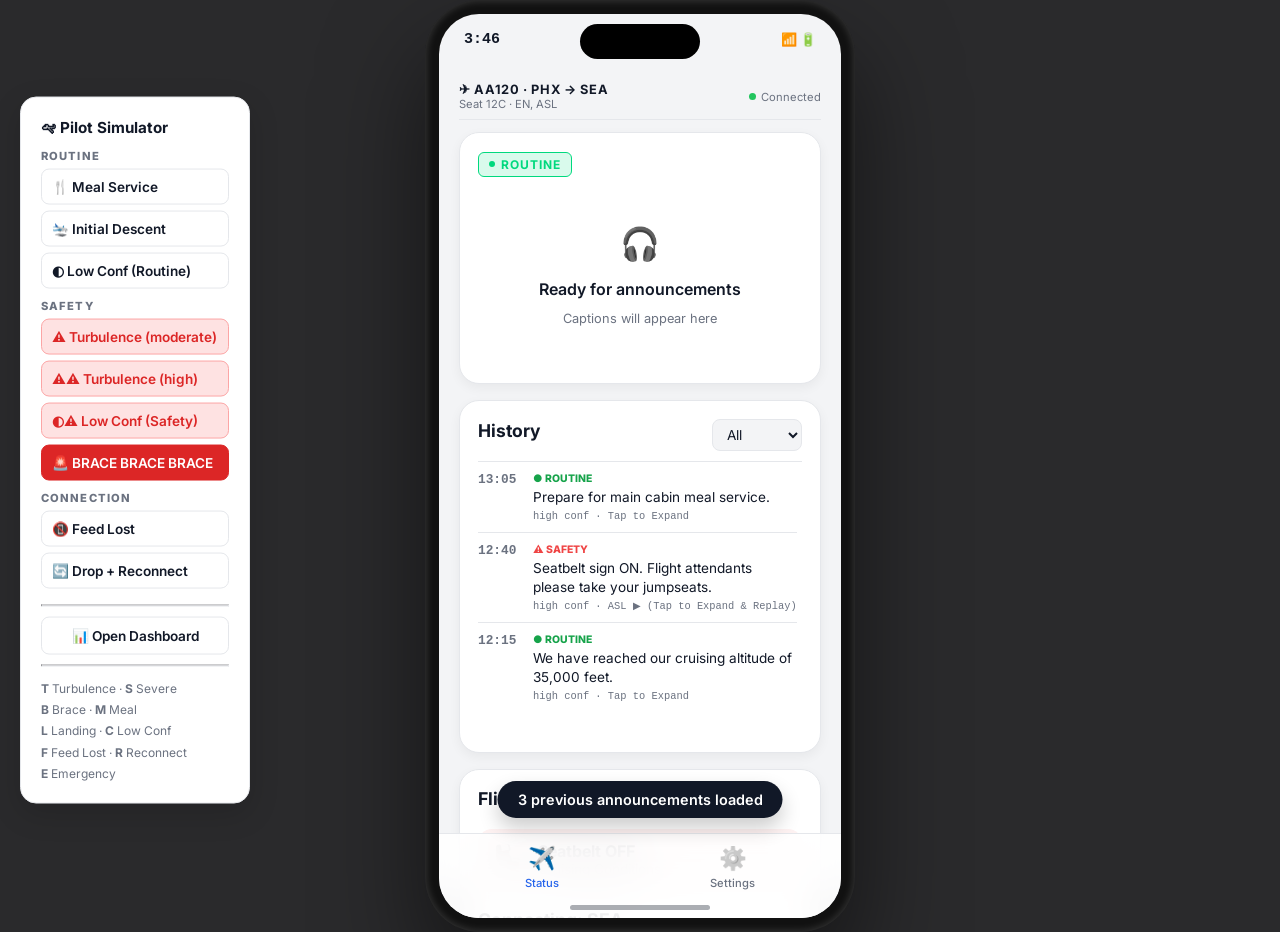
==== index.html @ 651289a3 "Add files via upload" ====
<!DOCTYPE html>
<html lang="en" data-theme="light">
<head>
    <meta charset="UTF-8">
    <meta name="viewport" content="width=device-width, initial-scale=1.0">
    <title>Cabin Clarity | Passenger App</title>
    <link rel="stylesheet" href="styles.css">
    <link href="https://fonts.googleapis.com/css2?family=Inter:wght@400;500;600;700;800&display=swap" rel="stylesheet">
    <link rel="manifest" href="manifest.json">
</head>
<body>

<div class="device-frame">
    <div class="device-screen">

        <!-- iOS Status Bar -->
        <div class="ios-status-bar">
            <div id="ios-clock">9:41</div>
            <div class="dynamic-island"></div>
            <div style="display:flex;gap:4px;align-items:center;font-size:13px">📶 🔋</div>
        </div>

        <!-- Emergency Overlay (critical safety, full screen) -->
        <div id="emergency-overlay" class="hidden">
            <div style="font-size:0.9rem;color:rgba(255,255,255,0.7);margin-bottom:12px;letter-spacing:0.1em;font-weight:800">⚠ SAFETY CRITICAL</div>
            <h1 class="emergency-title">BRACE</h1>
            <p class="emergency-subtitle">Head down. Hands behind head.<br>Follow crew instructions. Leave all bags.</p>
            <div class="emergency-media-frame">
                <div class="asl-placeholder">[ASL Emergency Clip · asl_brace_001]</div>
            </div>
            <button class="btn btn-danger-solid full-width mt-2" style="font-size:1rem;padding:16px;" onclick="app.dismissEmergency()">✓ I Understand — Bracing</button>
        </div>

        <!-- Scrollable Content -->
        <main class="container">

            <!-- ── VIEW 1: STATUS / CAPTIONS (main screen) ─────────────────── -->
            <section id="view-flight" class="view active">

                <!-- Route Bar -->
                <div class="route-bar">
                    <div>
                        <div class="route-flight">✈ AA120 · PHX → SEA</div>
                        <div class="route-sub">Seat 12C · English, ASL</div>
                    </div>
                    <div class="ws-dot-wrap">
                        <div class="ws-dot connecting" id="ws-indicator-dot"></div>
                        <span id="ws-indicator-label">Connecting...</span>
                    </div>
                </div>

                <div class="dashboard-grid">

                    <!-- ── CAPTION CARD: all states live here ── -->
                    <div class="card caption-card" id="caption-card">

                        <!-- SAFETY: acknowledgment required banner -->
                        <div id="ack-required-banner" class="ack-required-banner" style="display:none">
                            ⚠ Safety alert — tap Acknowledge below
                        </div>

                        <!-- Urgency badge -->
                        <div class="urgency-badge badge-routine" id="urgency-badge">
                            <div class="dot"></div>
                            <span>ROUTINE</span>
                        </div>

                        <!-- STATE: connecting -->
                        <div id="state-connecting" class="state-card">
                            <div class="spinner"></div>
                            <div class="state-label">Connecting to cabin network...</div>
                            <div class="state-sub">AA120 · Cabin WS</div>
                        </div>

                        <!-- STATE: idle (connected, no announcement) -->
                        <div id="state-idle" class="state-card hidden">
                            <div class="state-icon">🎧</div>
                            <div class="state-label">Ready for announcements</div>
                            <div class="state-sub">Captions will appear here</div>
                        </div>

                        <!-- STATE: caption (main caption display) -->
                        <div class="safety-label-large" id="safety-label-large">SAFETY</div>
                        <div id="state-caption" class="hidden">

                            <!-- Safety action icon (shown only in safety mode via CSS) -->
                            <div class="safety-action-wrap hidden" id="safety-action-wrap">
                                <div class="safety-action-icon" id="safety-action-icon"></div>
                            </div>

                            <!-- Live caption text with per-word confidence support -->
                            <p class="live-caption-text" id="live-caption-text"></p>

                            <!-- ASL overlay: 30% width, bottom-right, overlays caption -->
                            <div id="asl-overlay">
                                <video id="asl-video" muted playsinline autoplay></video>
                                <div class="asl-inner">
                                    ▶ ASL<br><span id="asl-clip-id" style="font-size:0.55rem;opacity:0.6"></span>
                                </div>
                            </div>

                            <!-- Low confidence indicator -->
                            <div class="low-conf-bar" id="low-conf-bar">
                                ◐ Low confidence · uncertain words are faded
                            </div>

                            <!-- Plain English summary -->
                            <div class="plain-english-box mt-1">
                                <strong>Plain English:</strong>
                                <span id="plain-english-summary"> —</span>
                            </div>

                            <!-- Source metadata -->
                            <div class="text-muted text-small mt-sm" id="caption-meta" style="font-size:0.7rem"></div>

                            <!-- Acknowledge button -->
                            <button id="confirm-receipt-btn" class="btn btn-primary full-width mt-1" onclick="app.confirmReceipt()">
                                ✓ Acknowledge
                            </button>
                        </div>

                        <!-- STATE: captions unavailable -->
                        <div id="state-unavailable" class="hidden unavailable-card">
                            <div class="big-icon">📵</div>
                            <div class="state-label">Captions unavailable</div>
                            <p class="text-muted text-small mt-sm">Audio feed disconnected.<br>Please ask a crew member for assistance.</p>
                            <button class="btn btn-outline full-width mt-1" onclick="app.sendCrew('Caption Assistance')">
                                🔔 Call Crew
                            </button>
                        </div>

                        <!-- STATE: reconnecting -->
                        <div id="state-reconnecting" class="state-card hidden">
                            <div class="spinner amber"></div>
                            <div class="state-label" style="color:var(--amber-color)">Reconnecting...</div>
                            <div class="state-sub">Connection lost · retrying automatically</div>
                        </div>

                    </div><!-- /caption-card -->

                    <!-- History Card -->
                    <div class="card">
                        <div class="flex-between border-bottom pb-1 mb-1">
                            <h2 class="section-title border-none mb-0 pb-0">History</h2>
                            <select class="select-clean text-small" id="history-filter" onchange="app.renderHistory()">
                                <option value="all">All</option>
                                <option value="safety">Safety</option>
                                <option value="routine">Routine</option>
                            </select>
                        </div>
                        <div id="history-log" class="history-scroll"></div>
                    </div>

                    <!-- Flight Info Card -->
                    <div class="card">
                        <h2 class="section-title">Flight AA120</h2>
                        <div class="seatbelt-card mb-2" id="seatbelt-status-card">
                            <span style="font-size:1.8rem; filter: grayscale(1); opacity: 0.6;">💺</span>
                            <div>
                                <div class="font-bold text-dark">Seatbelt OFF</div>
                                <div class="text-small text-muted">Cruising Conditions</div>
                            </div>
                        </div>
                        <h2 class="section-title mt-2">Connecting: SEA</h2>
                        <p class="text-small text-muted mb-1">Gate A14 · Departs 16:30</p>
                        <div class="progress-tracker">
                            <div class="progress-step completed">Arrive</div>
                            <div class="progress-line completed"></div>
                            <div class="progress-step active">Pre-Board</div>
                            <div class="progress-line"></div>
                            <div class="progress-step">Grp 4</div>
                        </div>
                    </div>
                </div>
            </section>

            <!-- ── VIEW 5: SETTINGS ────────────────────────────────────────── -->
            <section id="view-settings" class="view">
                <div class="header-section">
                    <h1 class="font-bold text-dark view-title">Settings</h1>
                </div>
                <div class="dashboard-grid">

                    <!-- Text Size (live preview) -->
                    <div class="card">
                        <h2 class="section-title">Caption Text Size</h2>
                        <div class="text-preview-wrap">
                            <p class="text-preview" id="text-size-preview">Caption text preview — adjust to your preference.</p>
                        </div>
                        <div class="size-slider-row mt-1">
                            <span class="size-label">A</span>
                            <input type="range" id="text-size-slider" min="14" max="32" value="18" step="1"
                                oninput="app.updateTextSize(this.value)">
                            <span class="size-label" style="font-size:1rem;font-weight:700">A</span>
                        </div>
                        <div class="text-muted text-small mt-sm" style="text-align:center">
                            <span id="text-size-val">18px</span>
                        </div>
                    </div>

                    <!-- Accessibility Toggles -->
                    <div class="card">
                        <h2 class="section-title">Accessibility</h2>
                        <div class="setting-row">
                            <div>
                                <span class="font-bold text-small">ASL Video Overlay</span>
                                <div class="text-small text-muted">Show sign language clips</div>
                            </div>
                            <label class="switch">
                                <input type="checkbox" checked onchange="app.toggleSetting('asl', this.checked)">
                                <span class="slider"></span>
                            </label>
                        </div>
                        <div class="setting-row">
                            <div>
                                <span class="font-bold text-small">Haptic Feedback</span>
                                <div class="text-small text-muted">Vibration for safety alerts</div>
                            </div>
                            <label class="switch">
                                <input type="checkbox" checked onchange="app.toggleSetting('haptic', this.checked)">
                                <span class="slider"></span>
                            </label>
                        </div>
                        <div class="setting-row border-none">
                            <div>
                                <span class="font-bold text-small">High Contrast Mode</span>
                                <div class="text-small text-muted">Black/white/amber only</div>
                            </div>
                            <label class="switch">
                                <input type="checkbox" onchange="app.toggleSetting('contrast', this.checked)">
                                <span class="slider"></span>
                            </label>
                        </div>
                    </div>

                    <!-- Notifications -->
                    <div class="card">
                        <h2 class="section-title">"Digital Tap" Wake-Up</h2>
                        <p class="text-small text-muted mb-2">Haptic vibration instead of crew physically tapping you.</p>
                        <div class="setting-row">
                            <span class="text-small">Meal Service</span>
                            <label class="switch"><input type="checkbox" onchange="app.toggleSetting('mealWakeup', this.checked)"><span class="slider"></span></label>
                        </div>
                        <div class="setting-row border-none">
                            <span class="text-small">Descent Notification</span>
                            <label class="switch"><input type="checkbox" checked onchange="app.toggleSetting('descentWakeup', this.checked)"><span class="slider"></span></label>
                        </div>
                    </div>

                    <!-- Language -->
                    <div class="card">
                        <h2 class="section-title">Language</h2>
                        <div class="setting-row border-none">
                            <span class="text-small font-bold">Caption Language</span>
                            <select class="select-clean text-small" onchange="app.toggleSetting('language', this.value)">
                                <option value="en">English</option>
                                <option value="es">Español</option>
                                <option value="fr">Français</option>
                                <option value="ja">日本語</option>
                                <option value="de">Deutsch</option>
                            </select>
                        </div>
                    </div>

                    <!-- Companion Link -->
                    <div class="card">
                        <h2 class="section-title">Companion Link</h2>
                        <div style="background:var(--badge-bg);padding:10px;border-radius:12px;margin-bottom:10px">
                            <strong class="text-blue text-small">Linked: Jane Doe</strong><br>
                            <span class="text-small text-muted">Seat 12B</span>
                        </div>
                        <div class="setting-row border-none">
                            <span class="font-bold text-small">Share Requests with Companion</span>
                            <label class="switch"><input type="checkbox" checked onchange="app.toggleSetting('companionAlerts', this.checked)"><span class="slider"></span></label>
                        </div>
                    </div>

                    <!-- Theme & Display -->
                    <div class="card">
                        <h2 class="section-title">Display</h2>
                        <div class="setting-row">
                            <span class="text-small font-bold">Large Display Mode</span>
                            <label class="switch"><input type="checkbox" onchange="app.toggleSetting('largeDisplay', this.checked)"><span class="slider"></span></label>
                        </div>
                        <div class="setting-row border-none">
                            <span class="text-small font-bold">Dark Mode</span>
                            <label class="switch">
                                <input type="checkbox" onchange="app.toggleTheme()">
                                <span class="slider"></span>
                            </label>
                        </div>
                    </div>

                </div>
            </section>

            <div style="height:60px"></div>
        </main>

        <!-- Bottom Tab Bar -->
        <nav class="bottom-tab-bar">
            <a href="#" class="tab-item active" data-target="view-flight">
                <div class="tab-icon-wrap">
                    <div class="tab-icon">✈️</div>
                    <span class="tab-badge hidden" id="badge-flight"></span>
                </div>
                <span>Status</span>
            </a>
            <a href="#" class="tab-item" data-target="view-settings">
                <div class="tab-icon">⚙️</div><span>Settings</span>
            </a>
        </nav>

        <div id="toast" class="toast hidden">Message sent</div>
        <div class="home-indicator"></div>

    </div><!-- /device-screen -->
</div><!-- /device-frame -->

<script src="transport.js"></script>

<div id="asl-overlay" class="asl-container">
        <div class="asl-badge">ASL <span id="asl-clip-id"></span></div>
        <video id="asl-video" muted playsinline loop style="background: #1e293b;"></video>
        <div id="asl-fallback-text" style="color:white; padding: 40px 10px; text-align: center; font-size: 0.8rem; display:none;">
            [ASL Interpreter]
        </div>
    </div>
<script src="transport.js"></script>
<script src="app.js"></script>

<!-- PC Pilot Simulator Panel -->
<div class="sim-control-panel">
    <h3>🛩 Pilot Simulator</h3>

    <div class="sim-section-label">Routine</div>
    <button class="sim-btn" onclick="app.simulatePilot('meal')">🍴 Meal Service</button>
    <button class="sim-btn" onclick="app.simulatePilot('landing')">🛬 Initial Descent</button>
    <button class="sim-btn" onclick="app.simulatePilot('low_conf_routine')">◐ Low Conf (Routine)</button>

    <div class="sim-section-label">Safety</div>
    <button class="sim-btn danger" onclick="app.simulatePilot('turbulence')">⚠ Turbulence (moderate)</button>
    <button class="sim-btn danger" onclick="app.simulatePilot('severe_turbulence')">⚠⚠ Turbulence (high)</button>
    <button class="sim-btn danger" onclick="app.simulatePilot('low_conf_safety')">◐⚠ Low Conf (Safety)</button>
    <button class="sim-btn emergency" onclick="app.triggerEmergency()">🚨 BRACE BRACE BRACE</button>

    <div class="sim-section-label">Connection</div>
    <button class="sim-btn" onclick="app.simulatePilot('feed_lost')">📵 Feed Lost</button>
    <button class="sim-btn" onclick="app.simulatePilot('reconnect')">🔄 Drop + Reconnect</button>

    <hr>
    <a class="dash-link" onclick="app.openDashboard()" href="#">📊 Open Dashboard</a>
    <hr>
    <p><small>
        <b>T</b> Turbulence · <b>S</b> Severe<br>
        <b>B</b> Brace · <b>M</b> Meal<br>
        <b>L</b> Landing · <b>C</b> Low Conf<br>
        <b>F</b> Feed Lost · <b>R</b> Reconnect<br>
        <b>E</b> Emergency
    </small></p>
</div>
<script>
if ('serviceWorker' in navigator) {
    window.addEventListener('load', () => {
        navigator.serviceWorker.register('./sw.js');
    });
}
</script>
<script>
if ('serviceWorker' in navigator) {
  window.addEventListener('load', () => {
    navigator.serviceWorker.register('./sw.js');
  });
}
</script>
</body>
</html>
---- styles.css ----
/* ─── 1. REVERT TO ORIGINAL FONT ─── */
body {
    font-family: 'Inter', sans-serif;
}

/* Use standard monospace for technical data */
.history-time, .history-conf, .badge-text, #ios-clock {
    font-family: monospace;
}

:root {
    --bg-gradient: #f3f4f6;
    --bg-card: #ffffff;
    --text-main: #111827;
    --text-muted: #6b7280;
    --accent-blue: #2563eb;
    --accent-blue-hover: #1d4ed8;
    --border-color: #e5e7eb;
    --badge-bg: #eff6ff;
    --badge-text: #1d4ed8;
    --card-shadow: 0 4px 12px rgba(0,0,0,0.05);
    --warning-bg: #fef2f2;
    --warning-text: #dc2626;
    --danger-color: #ef4444;
    --success-color: #16a34a;
    --amber-color: #d97706;
    --amber-bg: #fffbeb;
    --tab-bg: rgba(255,255,255,0.85);
    --caption-font-size: 1.15rem;
    --sim-bg: #ffffff;
    --sim-text: #111827;
    --sim-border: #e5e7eb;
    --sim-btn-hover: #f3f4f6;
}

[data-theme="dark"] {
    --bg-gradient: #0a0a0f;      /* Ultra-deep space black */
    --bg-card: #1e1e2c;          /* Smooth elevated surface */
    --text-main: #f0f0f5;        /* Crisp white text */
    --text-muted: #7a7a9a;       /* Elegant muted purple-gray */
    --accent-blue: #4f7cff;      /* Bright neon accent */
    --accent-blue-hover: #7c5cff;
    --border-color: rgba(255,255,255,0.08); /* Subtle glass borders */
    --tab-bg: rgba(30,30,44,0.85); /* Blurred bottom nav */
}

/* ---- SAFETY MODE: entire phone transforms ---- */
[data-safety="true"] {
    --bg-gradient: #1a0000 !important;
    --bg-card: #1f0000 !important;
    --text-main: #fff5f5 !important;
    --border-color: #5c1a1a !important;
    --tab-bg: rgba(26,0,0,0.92) !important;
}

* { box-sizing: border-box; margin: 0; padding: 0; font-family: -apple-system, 'Inter', sans-serif; -webkit-tap-highlight-color: transparent; }

.high-contrast {
    --bg-gradient: #000000;
    --bg-card: #ffffff;
    --text-main: #000000;
    --text-muted: #111111;
    --border-color: #000000;
    --warning-bg: #ffffff;
    --badge-bg: #ffffff;
    --badge-text: #000000;
    --success-color: #000000;
    --amber-color: #000000;
}

.high-contrast .card,
.high-contrast .caption-card {
    box-shadow: none;
    border-width: 2px;
}

.large-display .live-caption-text {
    font-size: calc(var(--caption-font-size) * 1.5);
    line-height: 1.7;
}

.large-display .section-title {
    font-size: 1.35rem;
}

.large-display .card {
    padding: 22px;
}

body {
    background: #2a2a2c;
    display: flex;
    align-items: center;
    justify-content: center;
    min-height: 100vh;
}

/* ---- DEVICE FRAME ---- */
.device-frame {
    width: 430px;
    height: 932px;
    background: #111;
    border-radius: 55px;
    padding: 14px;
    box-shadow: 0 50px 100px rgba(0,0,0,0.5), inset 0 0 10px rgba(255,255,255,0.2);
    position: relative;
    transition: box-shadow 0.4s ease;
}

.device-frame.safety-glow {
    box-shadow: 0 50px 100px rgba(0,0,0,0.5), 0 0 0 3px #dc2626, 0 0 40px rgba(220,38,38,0.5);
}

.device-screen {
    width: 100%;
    height: 100%;
    background: var(--bg-gradient);
    border-radius: 40px;
    position: relative;
    color: var(--text-main);
    transition: background 0.4s ease, color 0.3s;
    display: flex;
    flex-direction: column;
    overflow: hidden;
}

.ios-status-bar {
    width: 100%;
    height: 50px;
    display: flex;
    justify-content: space-between;
    align-items: center;
    padding: 0 25px;
    font-size: 15px;
    font-weight: 600;
    z-index: 100;
    background: transparent;
    flex-shrink: 0;
    position: relative;
}

.dynamic-island {
    position: absolute;
    top: 10px;
    left: 50%;
    transform: translateX(-50%);
    width: 120px;
    height: 35px;
    background: #000;
    border-radius: 20px;
    z-index: 101;
}

.home-indicator {
    position: absolute;
    bottom: 8px;
    left: 50%;
    transform: translateX(-50%);
    width: 140px;
    height: 5px;
    background: var(--text-main);
    border-radius: 10px;
    z-index: 200;
    opacity: 0.35;
}

/* ---- SCROLLABLE CONTENT ---- */
.container {
    flex: 1;
    overflow-y: auto;
    overflow-x: hidden;
    padding: 10px 20px 95px 20px;
}
.container::-webkit-scrollbar { display: none; }

/* ---- UTILITIES ---- */
.hidden { display: none !important; }
.view { display: none; animation: fadeIn 0.25s ease; }
.view.active { display: block; }
@keyframes fadeIn { from { opacity: 0; transform: translateY(6px); } to { opacity: 1; transform: translateY(0); } }

.flex-between { display: flex; justify-content: space-between; align-items: center; }
.text-dark { color: var(--text-main); }
.text-muted { color: var(--text-muted); }
.text-small { font-size: 0.85rem; }
.font-bold { font-weight: 700; }
.text-success { color: var(--success-color); }
.text-danger { color: var(--danger-color); }
.text-blue { color: var(--accent-blue); }
.text-amber { color: var(--amber-color); }
.mt-1 { margin-top: 10px; } .mt-2 { margin-top: 20px; } .mt-sm { margin-top: 5px; }
.mb-1 { margin-bottom: 10px; } .mb-2 { margin-bottom: 20px; } .mb-0 { margin-bottom: 0 !important; }
.pb-0 { padding-bottom: 0; } .pb-1 { padding-bottom: 10px; }
.full-width { width: 100%; }
.border-bottom { border-bottom: 1px solid var(--border-color); }
.border-none { border: none !important; }

/* ---- TYPOGRAPHY ---- */
.header-section { margin: 10px 0 20px 0; display: flex; justify-content: space-between; align-items: center; }
.view-title { font-size: 2rem; letter-spacing: -0.5px; }
.section-title { font-size: 1.1rem; font-weight: 700; padding-bottom: 8px; margin-bottom: 12px; }

/* ---- CARDS ---- */
.dashboard-grid { display: grid; grid-template-columns: 1fr; gap: 16px; }
.card {
    background: var(--bg-card);
    border-radius: 20px;
    padding: 18px;
    box-shadow: var(--card-shadow);
    border: 1px solid var(--border-color);
    transition: background 0.4s, border-color 0.4s;
}

/* ---- CAPTION CARD: the main event ---- */
.caption-card {
    position: relative;
    overflow: hidden;
    transition: background 0.4s, border-color 0.4s, box-shadow 0.4s;
}

.caption-card.urgency-safety {
    background: var(--warning-bg) !important;
    border-color: #fca5a5 !important;
    box-shadow: 0 0 0 2px rgba(220,38,38,0.15);
}

.caption-card.urgency-low-conf {
    border-color: #fcd34d !important;
}

/* ---- URGENCY BADGE ---- */
/* Extracted from cabin-clarity.html prototype */
.urgency-badge {
    padding: 4px 10px;
    border-radius: 6px;
    font-size: 0.75rem;
    font-weight: 700;
    letter-spacing: 0.08em;
    display: inline-flex;
    align-items: center; 
    gap: 6px;
    margin-bottom: 8px;
}

.badge-routine {
    color: #00d97e;                     /* Neon Green */
    background: rgba(0, 217, 126, 0.15); /* Translucent Green */
    border: 1px solid #00d97e;
}

.badge-safety {
    color: #ff4444;                     /* Neon Red */
    background: rgba(255, 68, 68, 0.2);  /* Translucent Red */
    border: 1px solid #ff4444;
}

.badge-low-conf {
    color: #ffb740;                     /* Neon Amber */
    background: rgba(255, 183, 64, 0.2); /* Translucent Amber */
    border: 1px solid #ffb740;
}

.urgency-badge .dot { width: 6px; height: 6px; background: currentColor; border-radius: 50%; }
.badge-operational { background: #e0e7ff; color: #3730a3; }
.badge-disconnected { background: #f3f4f6; color: #6b7280; }

@keyframes badge-pulse {
    0%, 100% { opacity: 1; }
    50% { opacity: 0.7; }
}

/* ---- SAFETY LABEL (large, prominent) ---- */
.safety-label-large {
    display: none;
    font-size: 1.5rem;
    font-weight: 900;
    color: var(--danger-color);
    letter-spacing: 0.1em;
    text-transform: uppercase;
    margin-bottom: 8px;
    animation: badge-pulse 1s ease-in-out infinite;
}
[data-safety="true"] .safety-label-large { display: block; }

/* ---- LIVE CAPTION TEXT ---- */
.live-caption-text {
    font-size: var(--caption-font-size);
    font-weight: 500;
    line-height: 1.55;
    border-left: 3px solid var(--accent-blue);
    padding-left: 12px;
    transition: font-size 0.3s ease, border-color 0.3s;
}

[data-safety="true"] .live-caption-text {
    font-size: calc(var(--caption-font-size) * 1.2);
    border-left-color: var(--danger-color);
}

/* ---- PER-WORD CONFIDENCE ---- */
.word { display: inline; transition: opacity 0.2s; }
.word.conf-high { opacity: 1.0; }
.word.conf-medium { opacity: 0.6; text-decoration: underline; text-decoration-style: solid; text-underline-offset: 2px; }
.word.conf-low { opacity: 0.35; text-decoration: underline; text-decoration-style: dotted; text-underline-offset: 2px; }

/* ---- SAFETY ACTION ICON ---- */
.safety-action-wrap {
    display: none;
    justify-content: center;
    margin: 12px 0;
}
[data-safety="true"] .safety-action-wrap { display: flex; }

.safety-action-icon {
    width: 72px;
    height: 72px;
    background: rgba(220,38,38,0.1);
    border-radius: 50%;
    display: flex;
    align-items: center;
    justify-content: center;
    animation: icon-pulse 1.4s ease-in-out infinite;
}
@keyframes icon-pulse {
    0%, 100% { transform: scale(1); box-shadow: 0 0 0 0 rgba(220,38,38,0.3); }
    50% { transform: scale(1.05); box-shadow: 0 0 0 10px rgba(220,38,38,0); }
}

.safety-action-icon svg {
    width: 36px;
    height: 36px;
    stroke: #dc2626;
    fill: none;
    stroke-width: 1.8;
    stroke-linecap: round;
    stroke-linejoin: round;
}

/* ---- ASL OVERLAY ---- */
#asl-overlay {
    position: absolute;
    bottom: 60px;
    right: 16px;
    width: 30%;
    aspect-ratio: 16/9;
    background: #1e293b;
    border-radius: 10px;
    border: 1.5px solid #475569;
    overflow: hidden;
    display: none;
    z-index: 50;
    animation: asl-fadein 0.3s ease;
}
#asl-overlay.active { display: flex; align-items: center; justify-content: center; }
@keyframes asl-fadein { from { opacity: 0; transform: scale(0.9); } to { opacity: 1; transform: scale(1); } }
.asl-inner { color: #94a3b8; font-size: 0.6rem; text-align: center; padding: 6px; }

/* ---- PLAIN ENGLISH SUMMARY ---- */
.plain-english-box {
    background: var(--badge-bg);
    padding: 12px;
    border-radius: 12px;
    font-size: 0.9rem;
    transition: background 0.3s;
}
[data-safety="true"] .plain-english-box {
    background: rgba(220,38,38,0.1);
    border: 1px solid rgba(220,38,38,0.3);
}

/* ---- CONNECTING / IDLE / RECONNECTING STATES ---- */
.state-card {
    display: flex;
    flex-direction: column;
    align-items: center;
    justify-content: center;
    min-height: 180px;
    gap: 12px;
    text-align: center;
}

.spinner {
    width: 36px;
    height: 36px;
    border: 3px solid var(--border-color);
    border-top-color: var(--accent-blue);
    border-radius: 50%;
    animation: spin 0.75s linear infinite;
}
.spinner.amber { border-top-color: var(--amber-color); }

@keyframes spin { to { transform: rotate(360deg); } }

.state-icon { font-size: 2rem; margin-bottom: 4px; }
.state-label { font-size: 1rem; font-weight: 600; }
.state-sub { font-size: 0.8rem; color: var(--text-muted); }

/* ---- LOW CONFIDENCE INDICATOR ---- */
.low-conf-bar {
    display: none;
    align-items: center;
    gap: 6px;
    margin-top: 10px;
    padding: 6px 10px;
    background: #fef3c7;
    border-radius: 8px;
    font-size: 0.75rem;
    font-weight: 600;
    color: #92400e;
}
.low-conf-bar.visible { display: flex; }
[data-theme="dark"] .low-conf-bar { background: #292100; color: #fcd34d; }

/* ---- SAFETY ACKNOWLEDGMENT ---- */
.ack-required-banner {
    display: none;
    align-items: center;
    gap: 8px;
    padding: 8px 12px;
    background: rgba(220,38,38,0.12);
    border: 1px solid rgba(220,38,38,0.3);
    border-radius: 10px;
    font-size: 0.8rem;
    font-weight: 700;
    color: #dc2626;
    margin-bottom: 10px;
    text-transform: uppercase;
    letter-spacing: 0.05em;
}
[data-safety="true"] .ack-required-banner { display: flex; }

/* ---- CAPTIONS UNAVAILABLE ---- */
.unavailable-card {
    text-align: center;
    padding: 24px;
}
.unavailable-card .big-icon { font-size: 3rem; margin-bottom: 12px; }

/* ---- MEDIA FRAME ---- */
.media-frame { background: #000; border-radius: 12px; height: 100px; overflow: hidden; }
.asl-placeholder { display: flex; align-items: center; justify-content: center; color: #94a3b8; font-size: 0.75rem; width: 100%; height: 100%; background: #1e293b; }

/* ---- BADGES & PILLS ---- */
.pill-badge { display: inline-flex; align-items: center; gap: 6px; background: var(--badge-bg); color: var(--badge-text); padding: 4px 10px; border-radius: 999px; font-size: 0.75rem; font-weight: 700; margin-bottom: 10px; }
.pill-badge .dot { width: 6px; height: 6px; background: currentColor; border-radius: 50%; }
.pill-badge.warning { background: var(--warning-bg); color: var(--warning-text); }
.pill-badge.outline { background: transparent; border: 1px solid var(--border-color); color: var(--text-muted); }
.pill-badge.amber { background: var(--amber-bg); color: var(--amber-color); }

/* ---- BUTTONS ---- */
.btn { padding: 12px 18px; border-radius: 14px; border: none; font-weight: 600; font-size: 0.95rem; cursor: pointer; display: inline-flex; justify-content: center; align-items: center; gap: 6px; transition: opacity 0.2s, transform 0.1s; }
.btn:active { transform: scale(0.97); }
.btn-primary { background: var(--accent-blue); color: white; }
.btn-secondary { background: var(--badge-bg); color: var(--text-main); }
.btn-outline { background: transparent; border: 1px solid var(--border-color); color: var(--text-main); }
.btn-danger { background: var(--warning-bg); color: var(--warning-text); border: 1px solid #fca5a5; }
.btn-danger-solid { background: #dc2626; color: white; }
.btn-amber { background: var(--amber-bg); color: var(--amber-color); border: 1px solid #fcd34d; }

/* ---- LAYOUTS ---- */
.info-row { display: flex; justify-content: space-between; padding: 10px 0; border-bottom: 1px solid var(--border-color); font-size: 0.9rem; }
.seatbelt-card { display: flex; align-items: center; gap: 12px; background: var(--warning-bg); padding: 12px; border-radius: 14px; }
.setting-row { display: flex; justify-content: space-between; align-items: center; padding: 12px 0; border-bottom: 1px solid var(--border-color); }

/* ---- ACTION GRID ---- */
.action-grid { display: grid; grid-template-columns: repeat(2, 1fr); gap: 12px; }
.col-span-2 { grid-column: span 2; }

.quick-action-btn { display: flex; flex-direction: column; align-items: center; justify-content: center; padding: 18px 10px; background: var(--bg-gradient); border: 1px solid var(--border-color); border-radius: 18px; cursor: pointer; transition: all 0.2s ease; }
.quick-action-btn:active { transform: scale(0.95); background: var(--badge-bg); }
.action-icon { font-size: 1.8rem; margin-bottom: 8px; }
.action-label { font-size: 0.85rem; font-weight: 600; color: var(--text-main); text-align: center; }

.quick-action-btn.danger { background: var(--warning-bg); border-color: #fca5a5; flex-direction: row; gap: 12px; padding: 16px; }
.quick-action-btn.col-span-2:not(.danger) { flex-direction: row; gap: 12px; padding: 16px; }
.quick-action-btn.danger .action-icon, .quick-action-btn.col-span-2 .action-icon { margin-bottom: 0; font-size: 1.5rem; }
.quick-action-btn.danger .action-label { color: var(--warning-text); }

/* ---- FLASHCARDS ---- */
.flashcard-container { display: flex; flex-direction: column; gap: 12px; }
.flashcard { width: 100%; background: var(--bg-card); border: 2px solid var(--accent-blue); border-radius: 18px; padding: 20px 18px; font-size: 1rem; font-weight: 600; text-align: center; display: flex; align-items: center; justify-content: center; min-height: 80px; }

/* ---- FORMS & TOGGLES ---- */
.select-clean { background: var(--bg-gradient); border: 1px solid var(--border-color); padding: 6px 10px; border-radius: 8px; color: var(--text-main); outline: none; }
.switch { position: relative; display: inline-block; width: 40px; height: 22px; }
.switch input { opacity: 0; width: 0; height: 0; }
.slider { position: absolute; cursor: pointer; top: 0; left: 0; right: 0; bottom: 0; background-color: var(--border-color); border-radius: 34px; transition: .3s; }
.slider:before { position: absolute; content: ""; height: 18px; width: 18px; left: 2px; bottom: 2px; background-color: white; border-radius: 50%; transition: .3s; }
input:checked + .slider { background-color: var(--accent-blue); }
input:checked + .slider:before { transform: translateX(18px); }

/* ---- MENU ITEMS ---- */
.menu-item { display: flex; align-items: center; gap: 15px; }
.menu-icon { font-size: 2rem; background: var(--badge-bg); padding: 10px; border-radius: 14px; }
.menu-content { flex: 1; }

/* ---- PROGRESS TRACKER ---- */
.progress-tracker { display: flex; align-items: center; margin-top: 10px; }
.progress-step { font-size: 0.75rem; font-weight: 600; color: var(--text-muted); background: var(--bg-card); padding: 3px 6px; border-radius: 6px; z-index: 2; }
.progress-step.completed { color: var(--accent-blue); }
.progress-step.active { color: white; background: var(--accent-blue); }
.progress-line { flex: 1; height: 2px; background: var(--border-color); margin: 0 4px; }
.progress-line.completed { background: var(--accent-blue); }

/* ---- PIN INPUT ---- */
.pin-input-group { display: flex; gap: 10px; justify-content: center; }
.pin-box { width: 45px; height: 55px; font-size: 1.5rem; font-weight: 700; text-align: center; border: 2px solid var(--border-color); border-radius: 12px; background: var(--bg-card); color: var(--text-main); }
.pin-box:focus { border-color: var(--accent-blue); outline: none; }

/* ---- HISTORY ---- */
.history-scroll { max-height: 220px; overflow-y: auto; display: flex; flex-direction: column; gap: 10px; padding-right: 5px; }
.history-scroll::-webkit-scrollbar { display: none; }
.history-item { display: flex; gap: 10px; padding-bottom: 8px; border-bottom: 1px solid var(--border-color); cursor: pointer; }
.history-item:last-child { border-bottom: none; padding-bottom: 0; }
.history-time { font-size: 0.8rem; font-weight: 700; color: var(--text-muted); min-width: 45px; }
.history-content { flex: 1; font-size: 0.85rem; line-height: 1.4; }
.history-type { font-size: 0.65rem; text-transform: uppercase; font-weight: 800; margin-bottom: 2px; }
.type-safety { color: var(--danger-color); }
.type-service { color: var(--accent-blue); }
.type-routine { color: var(--success-color); }
.history-conf { font-size: 0.65rem; color: var(--text-muted); margin-top: 2px; }

/* ---- SETTINGS: TEXT SIZE PREVIEW ---- */
.text-preview-wrap { margin-top: 8px; }
.text-preview { color: var(--text-muted); font-style: italic; transition: font-size 0.2s; }
.size-slider-row { display: flex; align-items: center; gap: 10px; margin-top: 6px; }
.size-slider-row input { flex: 1; }
.size-label { font-size: 0.75rem; color: var(--text-muted); min-width: 30px; }

/* ---- TAB BAR ---- */
.bottom-tab-bar {
    position: absolute;
    bottom: 0; left: 0;
    width: 100%; height: 85px;
    background: var(--tab-bg);
    backdrop-filter: blur(20px);
    -webkit-backdrop-filter: blur(20px);
    border-top: 1px solid var(--border-color);
    display: flex;
    justify-content: space-around;
    padding: 10px 10px 25px 10px;
    z-index: 90;
    transition: background 0.4s, border-color 0.4s;
}
.tab-item { display: flex; flex-direction: column; align-items: center; text-decoration: none; color: var(--text-muted); font-size: 0.7rem; font-weight: 500; gap: 4px; }
.tab-icon { font-size: 1.4rem; filter: grayscale(100%) opacity(0.6); transition: 0.2s; }
.tab-item.active { color: var(--accent-blue); }
.tab-item.active .tab-icon { filter: grayscale(0%) opacity(1); }

.tab-icon-wrap { position: relative; display: inline-block; }
.tab-badge { position: absolute; top: -4px; right: -6px; width: 10px; height: 10px; background: #ef4444; border-radius: 50%; border: 2px solid var(--bg-gradient); }

/* ---- EMERGENCY OVERLAY ---- */
#emergency-overlay {
    position: absolute; inset: 0;
    background: rgba(220, 38, 38, 0.97);
    z-index: 150;
    display: flex; flex-direction: column;
    align-items: center; justify-content: center;
    padding: 20px;
}
.emergency-title { font-size: 3.5rem; color: white; font-weight: 900; letter-spacing: 0.1em; animation: badge-pulse 0.8s ease-in-out infinite; }
.emergency-subtitle { font-size: 1.1rem; color: rgba(255,255,255,0.9); margin-bottom: 20px; text-align: center; }
.emergency-media-frame { width: 100%; height: 200px; background: black; border-radius: 20px; border: 4px solid white; overflow: hidden; margin-bottom: 20px; }

/* ---- TOAST ---- */
.toast { position: absolute; bottom: 100px; left: 50%; transform: translateX(-50%); background: var(--text-main); color: var(--bg-card); padding: 10px 20px; border-radius: 999px; font-weight: 600; font-size: 0.9rem; z-index: 200; box-shadow: 0 10px 20px rgba(0,0,0,0.2); white-space: nowrap; }

/* ---- HAPTIC PULSE (PC visual feedback) ---- */
.haptic-pulse { animation: pulse-border 0.4s ease-out; }
@keyframes pulse-border {
    0% { box-shadow: 0 50px 100px rgba(0,0,0,0.5), inset 0 0 10px rgba(255,255,255,0.2), 0 0 0 0 rgba(37,99,235,0.7); }
    70% { box-shadow: 0 50px 100px rgba(0,0,0,0.5), inset 0 0 10px rgba(255,255,255,0.2), 0 0 0 20px rgba(37,99,235,0); }
    100% { box-shadow: 0 50px 100px rgba(0,0,0,0.5), inset 0 0 10px rgba(255,255,255,0.2), 0 0 0 0 rgba(37,99,235,0); }
}

/* ---- ROUTE BAR ---- */
.route-bar {
    display: flex;
    align-items: center;
    justify-content: space-between;
    padding: 8px 0;
    margin-bottom: 12px;
    border-bottom: 1px solid var(--border-color);
}
.route-flight { font-size: 0.8rem; font-weight: 700; letter-spacing: 0.05em; color: var(--text-main); }
.route-sub { font-size: 0.7rem; color: var(--text-muted); }
.ws-dot-wrap { display: flex; align-items: center; gap: 5px; font-size: 0.7rem; color: var(--text-muted); }
.ws-dot { width: 7px; height: 7px; border-radius: 50%; background: #22c55e; }
.ws-dot.connecting { background: #f59e0b; animation: blink 0.8s ease-in-out infinite; }
.ws-dot.disconnected { background: #ef4444; animation: none; }
.ws-dot.connected { animation: none; }
@keyframes blink { 0%,100%{opacity:1} 50%{opacity:0.3} }

/* ---- PC SIM PANEL ---- */
.sim-control-panel {
    position: fixed; left: 20px; top: 50%; transform: translateY(-50%);
    background: var(--sim-bg); color: var(--sim-text);
    padding: 20px; border-radius: 16px;
    box-shadow: 0 10px 30px rgba(0,0,0,0.15);
    border: 1px solid var(--sim-border);
    width: 230px; z-index: 1000;
    transition: background 0.3s, color 0.3s, border-color 0.3s;
    max-height: 90vh; overflow-y: auto;
}
.sim-control-panel h3 { margin-top: 0; font-size: 0.95rem; margin-bottom: 12px; }
.sim-control-panel .sim-btn {
    width: 100%; padding: 9px 10px; margin-bottom: 6px;
    border-radius: 8px; border: 1px solid var(--sim-border);
    cursor: pointer; font-weight: 600; font-size: 0.85rem;
    background: var(--sim-bg); color: var(--sim-text);
    text-align: left; transition: background 0.15s;
}
.sim-control-panel .sim-btn:hover { background: var(--sim-btn-hover); }
.sim-control-panel .sim-btn.danger { background: #fee2e2; color: #dc2626; border-color: #fca5a5; }
.sim-control-panel .sim-btn.emergency { background: #dc2626; color: white; border-color: #dc2626; }
.sim-control-panel hr { border-color: var(--sim-border); margin: 10px 0; }
.sim-section-label { font-size: 0.7rem; font-weight: 800; letter-spacing: 0.1em; color: var(--text-muted); text-transform: uppercase; margin-bottom: 6px; margin-top: 4px; }
.sim-control-panel p small { color: var(--text-muted); line-height: 1.6; font-size: 0.75rem; }

/* ---- DASHBOARD LINK ---- */
.dash-link { display: block; width: 100%; padding: 10px; margin-bottom: 6px; border-radius: 8px; border: 1px solid var(--sim-border); background: var(--sim-bg); color: var(--sim-text); font-weight: 600; font-size: 0.85rem; text-align: center; text-decoration: none; cursor: pointer; transition: background 0.15s; }
.dash-link:hover { background: var(--sim-btn-hover); }

/* ---- RESPONSIVE: real mobile ---- */
@media (max-width: 768px) {
    .device-frame { width: 100vw; height: 100vh; margin: 0; border: none; border-radius: 0; box-shadow: none; }
    .device-screen { border-radius: 0; }
    .bottom-tab-bar { padding-bottom: 30px; }
    .sim-control-panel { display: none; }
}

/* --- FULL SCREEN SCROLLING --- */
.device-screen {
    overflow-y: auto !important; /* Allows the whole app to scroll */
    scrollbar-width: thin; /* Firefox */
}

/* Hide scrollbar for a cleaner iOS native look, but keep functionality */
.device-screen::-webkit-scrollbar {
    width: 6px;
}
.device-screen::-webkit-scrollbar-thumb {
    background: rgba(255, 255, 255, 0.2);
    border-radius: 10px;
}

/* --- HISTORY UNLIMITED SCROLLING & EXPANSION --- */
.history-scroll {
    max-height: none !important; /* Removes the 250px limit so it holds all items */
    overflow: visible !important; 
    padding-bottom: 30px; /* Padding for the bottom of the phone screen */
}

.history-item {
    cursor: pointer;
    transition: all 0.3s ease;
    overflow: hidden;
    /* By default, clamp long text to 2 lines so the list stays neat */
    max-height: 85px; 
}

/* When clicked, the item expands and becomes scrollable itself */
.history-item.expanded {
    max-height: 300px; 
    overflow-y: auto;
    background: var(--bg-gradient);
    border: 1px solid var(--accent-blue);
}

.history-text {
    display: -webkit-box;
    -webkit-line-clamp: 2;
    -webkit-box-orient: vertical;
    overflow: hidden;
    transition: all 0.3s ease;
}

.history-item.expanded .history-text {
    -webkit-line-clamp: unset; /* Removes the 2-line clamp to show full text */
    overflow: visible;
}

/* --- ASL VIDEO OVERLAY --- */
.asl-container {
    position: absolute;
    bottom: 20px;
    right: 20px;
    width: 35%;
    background: #0f172a;
    border-radius: 12px;
    border: 2px solid var(--accent-blue);
    z-index: 9999;
    display: none; /* Hidden by default */
    box-shadow: 0 10px 25px rgba(0,0,0,0.5);
    overflow: hidden;
}

.asl-container.active {
    display: block;
    animation: slideIn 0.3s ease-out forwards;
}

.asl-badge {
    position: absolute;
    top: 5px;
    left: 5px;
    background: rgba(37, 99, 235, 0.9);
    color: white;
    padding: 2px 6px;
    font-size: 0.6rem;
    font-weight: bold;
    border-radius: 4px;
    z-index: 10;
}

#asl-video {
    width: 100%;
    height: auto;
    display: block;
    min-height: 100px;
}

@keyframes slideIn {
    from { opacity: 0; transform: translateY(20px); }
    to { opacity: 1; transform: translateY(0); }
}

/* ─── SAFETY MODE TEXT READABILITY FIX ─── */
html[data-safety="true"] #live-caption,
html[data-safety="true"] #live-caption span,
html[data-safety="true"] #summary-text {
    color: var(--warning-text, #dc2626) !important;
    font-weight: 700;
}

/* Ensure dark mode has a bright, readable emergency text */
html[data-theme="dark"][data-safety="true"] #live-caption,
html[data-theme="dark"][data-safety="true"] #live-caption span,
html[data-theme="dark"][data-safety="true"] #summary-text {
    color: #ff8a8a !important; 
}
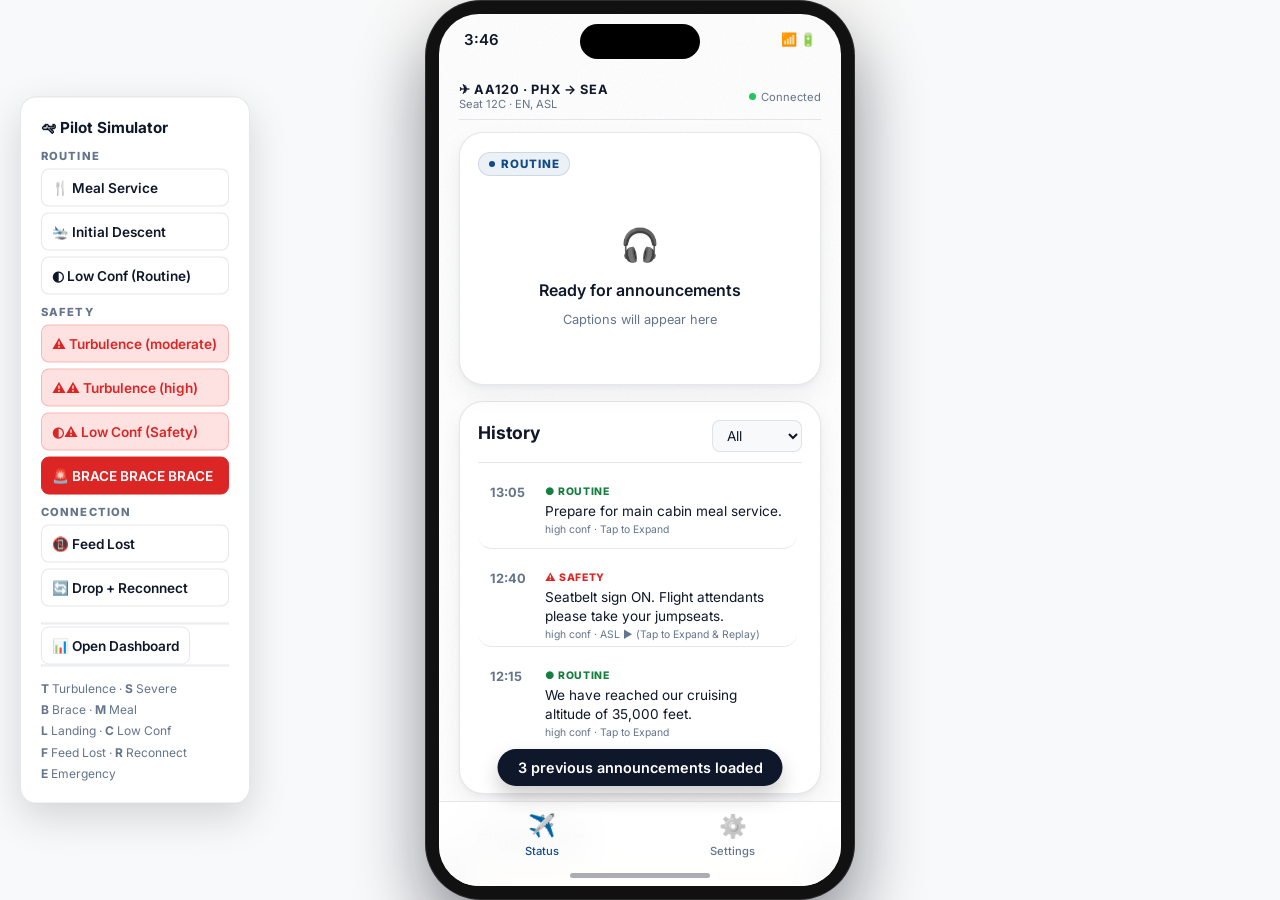
==== commit 7c36d3d9: "Add files via upload" ====
--- a/index.html
+++ b/index.html
@@ -90,6 +90,7 @@
 
                             <!-- Live caption text with per-word confidence support -->
                             <p class="live-caption-text" id="live-caption-text"></p>
+                            
 
                             <!-- ASL overlay: 30% width, bottom-right, overlays caption -->
                             <div id="asl-overlay">
@@ -131,7 +132,7 @@
 
                         <!-- STATE: reconnecting -->
                         <div id="state-reconnecting" class="state-card hidden">
-                            <div class="spinner amber"></div>
+                            <div class="radar-spinner"></div>
                             <div class="state-label" style="color:var(--amber-color)">Reconnecting...</div>
                             <div class="state-sub">Connection lost · retrying automatically</div>
                         </div>
--- a/styles.css
+++ b/styles.css
@@ -1,183 +1,266 @@
-/* ─── 1. REVERT TO ORIGINAL FONT ─── */
+/*
+  Cabin Clarity — premium visual refresh
+  Keeps existing app selectors intact while moving away from a generic AI look.
+*/
+
+:root {
+  /* Premium airline palette */
+  --bg-gradient: #f8f9fa;
+  --bg-card: #ffffff;
+  --text-main: #0f172a;
+  --text-muted: #64748b;
+  --text-soft: #94a3b8;
+
+  --accent-blue: #0f4a8a;
+  --accent-blue-hover: #0b3b72;
+  --accent-gold: #d4af37;
+  --accent-gold-soft: rgba(212, 175, 55, 0.14);
+
+  --border-color: rgba(15, 23, 42, 0.10);
+  --border-strong: rgba(15, 23, 42, 0.18);
+  --badge-bg: rgba(15, 74, 138, 0.08);
+  --badge-text: #0f4a8a;
+  --card-shadow: 0 2px 4px rgba(15, 23, 42, 0.04), 0 10px 24px rgba(15, 23, 42, 0.06);
+  --card-shadow-strong: 0 10px 30px rgba(15, 23, 42, 0.10), 0 2px 6px rgba(15, 23, 42, 0.06);
+
+  --warning-bg: #fff7f3;
+  --warning-text: #b42318;
+  --danger-color: #dc2626;
+  --success-color: #15803d;
+  --amber-color: #b45309;
+  --amber-bg: #fff7e6;
+
+  --tab-bg: rgba(255, 255, 255, 0.84);
+  --caption-font-size: 1.15rem;
+
+  --sim-bg: #ffffff;
+  --sim-text: #0f172a;
+  --sim-border: rgba(15, 23, 42, 0.10);
+  --sim-btn-hover: #f1f5f9;
+
+  --radius-lg: 24px;
+  --radius-md: 18px;
+  --radius-sm: 12px;
+}
+
+[data-theme="dark"] {
+  --bg-gradient: #0a0d14;
+  --bg-card: rgba(19, 24, 33, 0.94);
+  --text-main: #f8fafc;
+  --text-muted: #94a3b8;
+  --text-soft: #64748b;
+
+  --accent-blue: #6fa8ff;
+  --accent-blue-hover: #8ab8ff;
+  --accent-gold: #f0c96a;
+  --accent-gold-soft: rgba(240, 201, 106, 0.12);
+
+  --border-color: rgba(255, 255, 255, 0.08);
+  --border-strong: rgba(255, 255, 255, 0.14);
+  --badge-bg: rgba(111, 168, 255, 0.12);
+  --badge-text: #cfe0ff;
+  --card-shadow: 0 16px 44px rgba(0, 0, 0, 0.28);
+  --card-shadow-strong: 0 18px 54px rgba(0, 0, 0, 0.34);
+
+  --warning-bg: rgba(66, 15, 15, 0.88);
+  --warning-text: #ffb4b4;
+  --danger-color: #ff5f5f;
+  --success-color: #4ade80;
+  --amber-color: #fbbf24;
+  --amber-bg: rgba(120, 72, 0, 0.30);
+
+  --tab-bg: rgba(12, 16, 24, 0.82);
+
+  --sim-bg: #0f131b;
+  --sim-text: #f8fafc;
+  --sim-border: rgba(255, 255, 255, 0.08);
+  --sim-btn-hover: rgba(255, 255, 255, 0.06);
+}
+
+/* Safety mode: strong, urgent transform */
+[data-safety="true"] {
+  --bg-gradient: #1a0000 !important;
+  --bg-card: #230000 !important;
+  --text-main: #fff7f7 !important;
+  --text-muted: #ffc7c7 !important;
+  --border-color: rgba(255, 121, 121, 0.18) !important;
+  --border-strong: rgba(255, 121, 121, 0.30) !important;
+  --tab-bg: rgba(25, 0, 0, 0.94) !important;
+  --badge-bg: rgba(255, 88, 88, 0.13) !important;
+  --badge-text: #ffd4d4 !important;
+  --warning-bg: rgba(65, 0, 0, 0.96) !important;
+  --warning-text: #ff9c9c !important;
+}
+
+.high-contrast {
+  --bg-gradient: #000000;
+  --bg-card: #ffffff;
+  --text-main: #000000;
+  --text-muted: #111111;
+  --text-soft: #333333;
+  --accent-blue: #000000;
+  --accent-blue-hover: #000000;
+  --accent-gold: #000000;
+  --badge-bg: #ffffff;
+  --badge-text: #000000;
+  --border-color: #000000;
+  --border-strong: #000000;
+  --warning-bg: #ffffff;
+  --warning-text: #000000;
+  --success-color: #000000;
+  --amber-color: #000000;
+  --tab-bg: rgba(255, 255, 255, 0.96);
+  --card-shadow: none;
+  --card-shadow-strong: none;
+}
+
+.high-contrast .card,
+.high-contrast .caption-card,
+.high-contrast .quick-action-btn,
+.high-contrast .flashcard,
+.high-contrast .seatbelt-card,
+.high-contrast .pill-badge,
+.high-contrast .btn,
+.high-contrast .history-item {
+  box-shadow: none;
+}
+
+.large-display .live-caption-text { font-size: calc(var(--caption-font-size) * 1.5); line-height: 1.7; }
+.large-display .section-title { font-size: 1.35rem; }
+.large-display .card { padding: 22px; }
+.large-display .history-content { font-size: 0.95rem; }
+.large-display .history-time { min-width: 54px; }
+
+* {
+  box-sizing: border-box;
+  margin: 0;
+  padding: 0;
+  font-family: Inter, -apple-system, BlinkMacSystemFont, "Segoe UI", sans-serif;
+  -webkit-tap-highlight-color: transparent;
+}
+
+html, body {
+  min-height: 100%;
+}
+
 body {
-    font-family: 'Inter', sans-serif;
-}
-
-/* Use standard monospace for technical data */
-.history-time, .history-conf, .badge-text, #ios-clock {
-    font-family: monospace;
-}
-
-:root {
-    --bg-gradient: #f3f4f6;
-    --bg-card: #ffffff;
-    --text-main: #111827;
-    --text-muted: #6b7280;
-    --accent-blue: #2563eb;
-    --accent-blue-hover: #1d4ed8;
-    --border-color: #e5e7eb;
-    --badge-bg: #eff6ff;
-    --badge-text: #1d4ed8;
-    --card-shadow: 0 4px 12px rgba(0,0,0,0.05);
-    --warning-bg: #fef2f2;
-    --warning-text: #dc2626;
-    --danger-color: #ef4444;
-    --success-color: #16a34a;
-    --amber-color: #d97706;
-    --amber-bg: #fffbeb;
-    --tab-bg: rgba(255,255,255,0.85);
-    --caption-font-size: 1.15rem;
-    --sim-bg: #ffffff;
-    --sim-text: #111827;
-    --sim-border: #e5e7eb;
-    --sim-btn-hover: #f3f4f6;
-}
-
-[data-theme="dark"] {
-    --bg-gradient: #0a0a0f;      /* Ultra-deep space black */
-    --bg-card: #1e1e2c;          /* Smooth elevated surface */
-    --text-main: #f0f0f5;        /* Crisp white text */
-    --text-muted: #7a7a9a;       /* Elegant muted purple-gray */
-    --accent-blue: #4f7cff;      /* Bright neon accent */
-    --accent-blue-hover: #7c5cff;
-    --border-color: rgba(255,255,255,0.08); /* Subtle glass borders */
-    --tab-bg: rgba(30,30,44,0.85); /* Blurred bottom nav */
-}
-
-/* ---- SAFETY MODE: entire phone transforms ---- */
-[data-safety="true"] {
-    --bg-gradient: #1a0000 !important;
-    --bg-card: #1f0000 !important;
-    --text-main: #fff5f5 !important;
-    --border-color: #5c1a1a !important;
-    --tab-bg: rgba(26,0,0,0.92) !important;
-}
-
-* { box-sizing: border-box; margin: 0; padding: 0; font-family: -apple-system, 'Inter', sans-serif; -webkit-tap-highlight-color: transparent; }
-
-.high-contrast {
-    --bg-gradient: #000000;
-    --bg-card: #ffffff;
-    --text-main: #000000;
-    --text-muted: #111111;
-    --border-color: #000000;
-    --warning-bg: #ffffff;
-    --badge-bg: #ffffff;
-    --badge-text: #000000;
-    --success-color: #000000;
-    --amber-color: #000000;
-}
-
-.high-contrast .card,
-.high-contrast .caption-card {
-    box-shadow: none;
-    border-width: 2px;
-}
-
-.large-display .live-caption-text {
-    font-size: calc(var(--caption-font-size) * 1.5);
-    line-height: 1.7;
-}
-
-.large-display .section-title {
-    font-size: 1.35rem;
-}
-
-.large-display .card {
-    padding: 22px;
-}
-
-body {
-    background: #2a2a2c;
-    display: flex;
-    align-items: center;
-    justify-content: center;
-    min-height: 100vh;
-}
-
-/* ---- DEVICE FRAME ---- */
+  background: radial-gradient(circle at top, rgba(212, 175, 55, 0.06), transparent 26%), var(--bg-gradient);
+  color: var(--text-main);
+  display: flex;
+  align-items: center;
+  justify-content: center;
+  min-height: 100vh;
+  overflow: hidden;
+}
+
+/* Device shell */
 .device-frame {
-    width: 430px;
-    height: 932px;
-    background: #111;
-    border-radius: 55px;
-    padding: 14px;
-    box-shadow: 0 50px 100px rgba(0,0,0,0.5), inset 0 0 10px rgba(255,255,255,0.2);
-    position: relative;
-    transition: box-shadow 0.4s ease;
+  width: min(430px, 100vw);
+  height: min(932px, 100vh);
+  background: #111;
+  border-radius: 56px;
+  padding: 14px;
+  position: relative;
+  box-shadow: 0 34px 70px rgba(2, 6, 23, 0.45), inset 0 0 0 1px rgba(255,255,255,0.12);
+  transition: box-shadow 0.35s cubic-bezier(0.16, 1, 0.3, 1), transform 0.35s cubic-bezier(0.16, 1, 0.3, 1);
 }
 
 .device-frame.safety-glow {
-    box-shadow: 0 50px 100px rgba(0,0,0,0.5), 0 0 0 3px #dc2626, 0 0 40px rgba(220,38,38,0.5);
+  box-shadow: 0 34px 70px rgba(2, 6, 23, 0.52), 0 0 0 2px rgba(220, 38, 38, 0.85), 0 0 38px rgba(220, 38, 38, 0.38);
 }
 
 .device-screen {
-    width: 100%;
-    height: 100%;
-    background: var(--bg-gradient);
-    border-radius: 40px;
-    position: relative;
-    color: var(--text-main);
-    transition: background 0.4s ease, color 0.3s;
-    display: flex;
-    flex-direction: column;
-    overflow: hidden;
+  width: 100%;
+  height: 100%;
+  background: linear-gradient(180deg, rgba(255,255,255,0.70), rgba(255,255,255,0.92));
+  background-color: var(--bg-gradient);
+  border-radius: 40px;
+  position: relative;
+  color: var(--text-main);
+  display: flex;
+  flex-direction: column;
+  overflow: hidden;
+  transition: background 0.45s cubic-bezier(0.16, 1, 0.3, 1), color 0.35s cubic-bezier(0.16, 1, 0.3, 1), box-shadow 0.35s cubic-bezier(0.16, 1, 0.3, 1);
+}
+
+/* Subtle premium texture */
+.device-screen::before {
+  content: "";
+  position: absolute;
+  inset: 0;
+  pointer-events: none;
+  opacity: 0.055;
+  z-index: 1;
+  background-image: url("data:image/svg+xml,%3Csvg viewBox='0 0 200 200' xmlns='http://www.w3.org/2000/svg'%3E%3Cfilter id='noiseFilter'%3E%3CfeTurbulence type='fractalNoise' baseFrequency='0.85' numOctaves='3' stitchTiles='stitch'/%3E%3C/filter%3E%3Crect width='100%25' height='100%25' filter='url(%23noiseFilter)'/%3E%3C/svg%3E");
+}
+
+.device-screen > * {
+  position: relative;
+  z-index: 2;
 }
 
 .ios-status-bar {
-    width: 100%;
-    height: 50px;
-    display: flex;
-    justify-content: space-between;
-    align-items: center;
-    padding: 0 25px;
-    font-size: 15px;
-    font-weight: 600;
-    z-index: 100;
-    background: transparent;
-    flex-shrink: 0;
-    position: relative;
+  width: 100%;
+  height: 50px;
+  display: flex;
+  justify-content: space-between;
+  align-items: center;
+  padding: 0 25px;
+  font-size: 15px;
+  font-weight: 600;
+  flex-shrink: 0;
+  position: relative;
+  background: transparent;
 }
 
 .dynamic-island {
-    position: absolute;
-    top: 10px;
-    left: 50%;
-    transform: translateX(-50%);
-    width: 120px;
-    height: 35px;
-    background: #000;
-    border-radius: 20px;
-    z-index: 101;
+  position: absolute;
+  top: 10px;
+  left: 50%;
+  transform: translateX(-50%);
+  width: 120px;
+  height: 35px;
+  background: #000;
+  border-radius: 20px;
+  z-index: 101;
 }
 
 .home-indicator {
-    position: absolute;
-    bottom: 8px;
-    left: 50%;
-    transform: translateX(-50%);
-    width: 140px;
-    height: 5px;
-    background: var(--text-main);
-    border-radius: 10px;
-    z-index: 200;
-    opacity: 0.35;
-}
-
-/* ---- SCROLLABLE CONTENT ---- */
+  position: absolute;
+  bottom: 8px;
+  left: 50%;
+  transform: translateX(-50%);
+  width: 140px;
+  height: 5px;
+  background: var(--text-main);
+  border-radius: 10px;
+  z-index: 200;
+  opacity: 0.35;
+}
+
 .container {
-    flex: 1;
-    overflow-y: auto;
-    overflow-x: hidden;
-    padding: 10px 20px 95px 20px;
-}
+  flex: 1;
+  overflow-y: auto;
+  overflow-x: hidden;
+  padding: 10px 20px 95px;
+  scroll-behavior: smooth;
+}
+
 .container::-webkit-scrollbar { display: none; }
 
-/* ---- UTILITIES ---- */
 .hidden { display: none !important; }
-.view { display: none; animation: fadeIn 0.25s ease; }
+
+.view {
+  display: none;
+  animation: fadeIn 0.35s cubic-bezier(0.16, 1, 0.3, 1);
+}
+
 .view.active { display: block; }
-@keyframes fadeIn { from { opacity: 0; transform: translateY(6px); } to { opacity: 1; transform: translateY(0); } }
+
+@keyframes fadeIn {
+  from { opacity: 0; transform: translateY(10px); }
+  to { opacity: 1; transform: translateY(0); }
+}
 
 .flex-between { display: flex; justify-content: space-between; align-items: center; }
 .text-dark { color: var(--text-main); }
@@ -188,556 +271,801 @@
 .text-danger { color: var(--danger-color); }
 .text-blue { color: var(--accent-blue); }
 .text-amber { color: var(--amber-color); }
-.mt-1 { margin-top: 10px; } .mt-2 { margin-top: 20px; } .mt-sm { margin-top: 5px; }
-.mb-1 { margin-bottom: 10px; } .mb-2 { margin-bottom: 20px; } .mb-0 { margin-bottom: 0 !important; }
-.pb-0 { padding-bottom: 0; } .pb-1 { padding-bottom: 10px; }
+.mt-1 { margin-top: 10px; }
+.mt-2 { margin-top: 20px; }
+.mt-sm { margin-top: 5px; }
+.mb-1 { margin-bottom: 10px; }
+.mb-2 { margin-bottom: 20px; }
+.mb-0 { margin-bottom: 0 !important; }
+.pb-0 { padding-bottom: 0; }
+.pb-1 { padding-bottom: 10px; }
 .full-width { width: 100%; }
 .border-bottom { border-bottom: 1px solid var(--border-color); }
 .border-none { border: none !important; }
 
-/* ---- TYPOGRAPHY ---- */
-.header-section { margin: 10px 0 20px 0; display: flex; justify-content: space-between; align-items: center; }
-.view-title { font-size: 2rem; letter-spacing: -0.5px; }
-.section-title { font-size: 1.1rem; font-weight: 700; padding-bottom: 8px; margin-bottom: 12px; }
-
-/* ---- CARDS ---- */
-.dashboard-grid { display: grid; grid-template-columns: 1fr; gap: 16px; }
+.header-section {
+  margin: 10px 0 20px;
+  display: flex;
+  justify-content: space-between;
+  align-items: center;
+}
+
+.view-title {
+  font-size: 2rem;
+  letter-spacing: -0.5px;
+}
+
+.section-title {
+  font-size: 1.1rem;
+  font-weight: 700;
+  padding-bottom: 8px;
+  margin-bottom: 12px;
+}
+
+.dashboard-grid {
+  display: grid;
+  grid-template-columns: 1fr;
+  gap: 16px;
+}
+
 .card {
-    background: var(--bg-card);
-    border-radius: 20px;
-    padding: 18px;
-    box-shadow: var(--card-shadow);
-    border: 1px solid var(--border-color);
-    transition: background 0.4s, border-color 0.4s;
-}
-
-/* ---- CAPTION CARD: the main event ---- */
+  background: var(--bg-card);
+  border-radius: var(--radius-lg);
+  padding: 18px;
+  box-shadow: var(--card-shadow);
+  border: 1px solid var(--border-color);
+  transition: transform 0.35s cubic-bezier(0.16, 1, 0.3, 1), box-shadow 0.35s cubic-bezier(0.16, 1, 0.3, 1), border-color 0.35s cubic-bezier(0.16, 1, 0.3, 1), background 0.35s cubic-bezier(0.16, 1, 0.3, 1);
+}
+
+.card:hover {
+  box-shadow: var(--card-shadow-strong);
+}
+
 .caption-card {
-    position: relative;
-    overflow: hidden;
-    transition: background 0.4s, border-color 0.4s, box-shadow 0.4s;
+  position: relative;
+  overflow: hidden;
+  transition: all 0.45s cubic-bezier(0.16, 1, 0.3, 1);
 }
 
 .caption-card.urgency-safety {
-    background: var(--warning-bg) !important;
-    border-color: #fca5a5 !important;
-    box-shadow: 0 0 0 2px rgba(220,38,38,0.15);
+  background: var(--warning-bg) !important;
+  border-color: rgba(220, 38, 38, 0.22) !important;
+  box-shadow: 0 0 0 1px rgba(220, 38, 38, 0.12), 0 12px 30px rgba(220, 38, 38, 0.10);
 }
 
 .caption-card.urgency-low-conf {
-    border-color: #fcd34d !important;
-}
-
-/* ---- URGENCY BADGE ---- */
-/* Extracted from cabin-clarity.html prototype */
+  border-color: rgba(212, 175, 55, 0.55) !important;
+}
+
 .urgency-badge {
-    padding: 4px 10px;
-    border-radius: 6px;
-    font-size: 0.75rem;
-    font-weight: 700;
-    letter-spacing: 0.08em;
-    display: inline-flex;
-    align-items: center; 
-    gap: 6px;
-    margin-bottom: 8px;
+  display: inline-flex;
+  align-items: center;
+  gap: 6px;
+  padding: 4px 10px;
+  border-radius: 999px;
+  font-size: 0.72rem;
+  font-weight: 800;
+  letter-spacing: 0.08em;
+  margin-bottom: 10px;
+  text-transform: uppercase;
+  backdrop-filter: blur(10px);
+}
+
+.urgency-badge .dot {
+  width: 6px;
+  height: 6px;
+  background: currentColor;
+  border-radius: 50%;
 }
 
 .badge-routine {
-    color: #00d97e;                     /* Neon Green */
-    background: rgba(0, 217, 126, 0.15); /* Translucent Green */
-    border: 1px solid #00d97e;
+  background: rgba(15, 74, 138, 0.08);
+  color: #0f4a8a;
+  border: 1px solid rgba(15, 74, 138, 0.15);
 }
 
 .badge-safety {
-    color: #ff4444;                     /* Neon Red */
-    background: rgba(255, 68, 68, 0.2);  /* Translucent Red */
-    border: 1px solid #ff4444;
+  background: rgba(220, 38, 38, 0.12);
+  color: #dc2626;
+  border: 1px solid rgba(220, 38, 38, 0.22);
+  animation: badge-pulse 1.15s ease-in-out infinite;
 }
 
 .badge-low-conf {
-    color: #ffb740;                     /* Neon Amber */
-    background: rgba(255, 183, 64, 0.2); /* Translucent Amber */
-    border: 1px solid #ffb740;
-}
-
-.urgency-badge .dot { width: 6px; height: 6px; background: currentColor; border-radius: 50%; }
-.badge-operational { background: #e0e7ff; color: #3730a3; }
-.badge-disconnected { background: #f3f4f6; color: #6b7280; }
-
-@keyframes badge-pulse {
-    0%, 100% { opacity: 1; }
-    50% { opacity: 0.7; }
-}
-
-/* ---- SAFETY LABEL (large, prominent) ---- */
+  background: rgba(212, 175, 55, 0.14);
+  color: #9a6a08;
+  border: 1px solid rgba(212, 175, 55, 0.22);
+}
+
+.badge-operational { background: rgba(59, 130, 246, 0.12); color: #1d4ed8; }
+.badge-disconnected { background: rgba(100, 116, 139, 0.12); color: #64748b; }
+
+@keyframes badge-pulse { 0%, 100% { opacity: 1; } 50% { opacity: 0.72; } }
+
 .safety-label-large {
-    display: none;
-    font-size: 1.5rem;
-    font-weight: 900;
-    color: var(--danger-color);
-    letter-spacing: 0.1em;
-    text-transform: uppercase;
-    margin-bottom: 8px;
-    animation: badge-pulse 1s ease-in-out infinite;
-}
+  display: none;
+  font-size: 1.45rem;
+  font-weight: 900;
+  color: var(--danger-color);
+  letter-spacing: 0.12em;
+  text-transform: uppercase;
+  margin-bottom: 8px;
+  animation: badge-pulse 1s ease-in-out infinite;
+}
+
 [data-safety="true"] .safety-label-large { display: block; }
 
-/* ---- LIVE CAPTION TEXT ---- */
 .live-caption-text {
-    font-size: var(--caption-font-size);
-    font-weight: 500;
-    line-height: 1.55;
-    border-left: 3px solid var(--accent-blue);
-    padding-left: 12px;
-    transition: font-size 0.3s ease, border-color 0.3s;
+  font-size: var(--caption-font-size);
+  font-weight: 500;
+  line-height: 1.55;
+  border-left: 3px solid var(--accent-blue);
+  padding-left: 12px;
+  transition: font-size 0.3s cubic-bezier(0.16, 1, 0.3, 1), border-color 0.3s cubic-bezier(0.16, 1, 0.3, 1), color 0.3s cubic-bezier(0.16, 1, 0.3, 1);
 }
 
 [data-safety="true"] .live-caption-text {
-    font-size: calc(var(--caption-font-size) * 1.2);
-    border-left-color: var(--danger-color);
-}
-
-/* ---- PER-WORD CONFIDENCE ---- */
-.word { display: inline; transition: opacity 0.2s; }
-.word.conf-high { opacity: 1.0; }
-.word.conf-medium { opacity: 0.6; text-decoration: underline; text-decoration-style: solid; text-underline-offset: 2px; }
-.word.conf-low { opacity: 0.35; text-decoration: underline; text-decoration-style: dotted; text-underline-offset: 2px; }
-
-/* ---- SAFETY ACTION ICON ---- */
+  font-size: calc(var(--caption-font-size) * 1.2);
+  border-left-color: var(--danger-color);
+}
+
+.word { display: inline; transition: opacity 0.2s ease; }
+.word.conf-high { opacity: 1; }
+.word.conf-medium {
+  opacity: 0.6;
+  text-decoration: underline;
+  text-decoration-style: solid;
+  text-underline-offset: 2px;
+}
+.word.conf-low {
+  opacity: 0.35;
+  text-decoration: underline;
+  text-decoration-style: dotted;
+  text-underline-offset: 2px;
+}
+
 .safety-action-wrap {
-    display: none;
-    justify-content: center;
-    margin: 12px 0;
-}
+  display: none;
+  justify-content: center;
+  margin: 12px 0;
+}
+
 [data-safety="true"] .safety-action-wrap { display: flex; }
 
 .safety-action-icon {
-    width: 72px;
-    height: 72px;
-    background: rgba(220,38,38,0.1);
-    border-radius: 50%;
-    display: flex;
-    align-items: center;
-    justify-content: center;
-    animation: icon-pulse 1.4s ease-in-out infinite;
-}
+  width: 72px;
+  height: 72px;
+  background: rgba(220, 38, 38, 0.10);
+  border-radius: 50%;
+  display: flex;
+  align-items: center;
+  justify-content: center;
+  animation: icon-pulse 1.4s ease-in-out infinite;
+}
+
 @keyframes icon-pulse {
-    0%, 100% { transform: scale(1); box-shadow: 0 0 0 0 rgba(220,38,38,0.3); }
-    50% { transform: scale(1.05); box-shadow: 0 0 0 10px rgba(220,38,38,0); }
+  0%, 100% { transform: scale(1); box-shadow: 0 0 0 0 rgba(220, 38, 38, 0.28); }
+  50% { transform: scale(1.05); box-shadow: 0 0 0 12px rgba(220, 38, 38, 0); }
 }
 
 .safety-action-icon svg {
-    width: 36px;
-    height: 36px;
-    stroke: #dc2626;
-    fill: none;
-    stroke-width: 1.8;
-    stroke-linecap: round;
-    stroke-linejoin: round;
-}
-
-/* ---- ASL OVERLAY ---- */
-#asl-overlay {
-    position: absolute;
-    bottom: 60px;
-    right: 16px;
-    width: 30%;
-    aspect-ratio: 16/9;
-    background: #1e293b;
-    border-radius: 10px;
-    border: 1.5px solid #475569;
-    overflow: hidden;
-    display: none;
-    z-index: 50;
-    animation: asl-fadein 0.3s ease;
-}
-#asl-overlay.active { display: flex; align-items: center; justify-content: center; }
-@keyframes asl-fadein { from { opacity: 0; transform: scale(0.9); } to { opacity: 1; transform: scale(1); } }
-.asl-inner { color: #94a3b8; font-size: 0.6rem; text-align: center; padding: 6px; }
-
-/* ---- PLAIN ENGLISH SUMMARY ---- */
+  width: 36px;
+  height: 36px;
+  stroke: #dc2626;
+  fill: none;
+  stroke-width: 1.8;
+  stroke-linecap: round;
+  stroke-linejoin: round;
+}
+
+#asl-overlay,
+.asl-container {
+  position: absolute;
+  bottom: 60px;
+  right: 16px;
+  width: 30%;
+  aspect-ratio: 16 / 9;
+  background: linear-gradient(180deg, rgba(15, 23, 42, 0.98), rgba(2, 6, 23, 0.98));
+  border-radius: 14px;
+  border: 1.5px solid rgba(148, 163, 184, 0.35);
+  overflow: hidden;
+  display: none;
+  z-index: 50;
+  box-shadow: 0 10px 24px rgba(2, 6, 23, 0.24);
+  animation: asl-fadein 0.35s cubic-bezier(0.16, 1, 0.3, 1);
+}
+
+#asl-overlay.active,
+.asl-container.active { display: flex; align-items: center; justify-content: center; }
+
+@keyframes asl-fadein { from { opacity: 0; transform: scale(0.96) translateY(6px); } to { opacity: 1; transform: scale(1) translateY(0); } }
+
+#asl-video {
+  width: 100%;
+  height: 100%;
+  object-fit: cover;
+  display: block;
+}
+
+.asl-inner {
+  position: absolute;
+  inset: auto 0 0 0;
+  padding: 6px 8px;
+  color: #cbd5e1;
+  font-size: 0.62rem;
+  text-align: center;
+  background: linear-gradient(180deg, transparent, rgba(2, 6, 23, 0.85));
+}
+
+.asl-placeholder {
+  display: flex;
+  align-items: center;
+  justify-content: center;
+  color: #94a3b8;
+  font-size: 0.75rem;
+  width: 100%;
+  height: 100%;
+  background: linear-gradient(180deg, #1e293b, #0f172a);
+}
+
 .plain-english-box {
-    background: var(--badge-bg);
-    padding: 12px;
-    border-radius: 12px;
-    font-size: 0.9rem;
-    transition: background 0.3s;
-}
+  background: linear-gradient(180deg, var(--badge-bg), rgba(255,255,255,0.3));
+  padding: 12px;
+  border-radius: 12px;
+  font-size: 0.9rem;
+  transition: background 0.3s cubic-bezier(0.16, 1, 0.3, 1);
+}
+
 [data-safety="true"] .plain-english-box {
-    background: rgba(220,38,38,0.1);
-    border: 1px solid rgba(220,38,38,0.3);
-}
-
-/* ---- CONNECTING / IDLE / RECONNECTING STATES ---- */
+  background: rgba(220, 38, 38, 0.08);
+  border: 1px solid rgba(220, 38, 38, 0.22);
+}
+
 .state-card {
-    display: flex;
-    flex-direction: column;
-    align-items: center;
-    justify-content: center;
-    min-height: 180px;
-    gap: 12px;
-    text-align: center;
+  display: flex;
+  flex-direction: column;
+  align-items: center;
+  justify-content: center;
+  min-height: 180px;
+  gap: 12px;
+  text-align: center;
 }
 
 .spinner {
-    width: 36px;
-    height: 36px;
-    border: 3px solid var(--border-color);
-    border-top-color: var(--accent-blue);
-    border-radius: 50%;
-    animation: spin 0.75s linear infinite;
-}
+  width: 36px;
+  height: 36px;
+  border: 3px solid var(--border-color);
+  border-top-color: var(--accent-blue);
+  border-radius: 50%;
+  animation: spin 0.75s linear infinite;
+}
+
 .spinner.amber { border-top-color: var(--amber-color); }
-
 @keyframes spin { to { transform: rotate(360deg); } }
 
 .state-icon { font-size: 2rem; margin-bottom: 4px; }
 .state-label { font-size: 1rem; font-weight: 600; }
 .state-sub { font-size: 0.8rem; color: var(--text-muted); }
 
-/* ---- LOW CONFIDENCE INDICATOR ---- */
 .low-conf-bar {
-    display: none;
-    align-items: center;
-    gap: 6px;
-    margin-top: 10px;
-    padding: 6px 10px;
-    background: #fef3c7;
-    border-radius: 8px;
-    font-size: 0.75rem;
-    font-weight: 600;
-    color: #92400e;
-}
+  display: none;
+  align-items: center;
+  gap: 6px;
+  margin-top: 10px;
+  padding: 6px 10px;
+  background: rgba(212, 175, 55, 0.16);
+  border-radius: 8px;
+  font-size: 0.75rem;
+  font-weight: 600;
+  color: #8a5e08;
+}
+
 .low-conf-bar.visible { display: flex; }
-[data-theme="dark"] .low-conf-bar { background: #292100; color: #fcd34d; }
-
-/* ---- SAFETY ACKNOWLEDGMENT ---- */
+[data-theme="dark"] .low-conf-bar { background: rgba(212, 175, 55, 0.14); color: #f7cf65; }
+
 .ack-required-banner {
-    display: none;
-    align-items: center;
-    gap: 8px;
-    padding: 8px 12px;
-    background: rgba(220,38,38,0.12);
-    border: 1px solid rgba(220,38,38,0.3);
-    border-radius: 10px;
-    font-size: 0.8rem;
-    font-weight: 700;
-    color: #dc2626;
-    margin-bottom: 10px;
-    text-transform: uppercase;
-    letter-spacing: 0.05em;
-}
+  display: none;
+  align-items: center;
+  gap: 8px;
+  padding: 8px 12px;
+  background: rgba(220, 38, 38, 0.10);
+  border: 1px solid rgba(220, 38, 38, 0.24);
+  border-radius: 10px;
+  font-size: 0.8rem;
+  font-weight: 700;
+  color: #dc2626;
+  margin-bottom: 10px;
+  text-transform: uppercase;
+  letter-spacing: 0.05em;
+}
+
 [data-safety="true"] .ack-required-banner { display: flex; }
 
-/* ---- CAPTIONS UNAVAILABLE ---- */
 .unavailable-card {
-    text-align: center;
-    padding: 24px;
-}
+  text-align: center;
+  padding: 24px;
+}
+
 .unavailable-card .big-icon { font-size: 3rem; margin-bottom: 12px; }
-
-/* ---- MEDIA FRAME ---- */
 .media-frame { background: #000; border-radius: 12px; height: 100px; overflow: hidden; }
-.asl-placeholder { display: flex; align-items: center; justify-content: center; color: #94a3b8; font-size: 0.75rem; width: 100%; height: 100%; background: #1e293b; }
-
-/* ---- BADGES & PILLS ---- */
-.pill-badge { display: inline-flex; align-items: center; gap: 6px; background: var(--badge-bg); color: var(--badge-text); padding: 4px 10px; border-radius: 999px; font-size: 0.75rem; font-weight: 700; margin-bottom: 10px; }
+
+.pill-badge {
+  display: inline-flex;
+  align-items: center;
+  gap: 6px;
+  background: var(--badge-bg);
+  color: var(--badge-text);
+  padding: 4px 10px;
+  border-radius: 999px;
+  font-size: 0.75rem;
+  font-weight: 700;
+  margin-bottom: 10px;
+  border: 1px solid transparent;
+}
+
 .pill-badge .dot { width: 6px; height: 6px; background: currentColor; border-radius: 50%; }
 .pill-badge.warning { background: var(--warning-bg); color: var(--warning-text); }
 .pill-badge.outline { background: transparent; border: 1px solid var(--border-color); color: var(--text-muted); }
 .pill-badge.amber { background: var(--amber-bg); color: var(--amber-color); }
 
-/* ---- BUTTONS ---- */
-.btn { padding: 12px 18px; border-radius: 14px; border: none; font-weight: 600; font-size: 0.95rem; cursor: pointer; display: inline-flex; justify-content: center; align-items: center; gap: 6px; transition: opacity 0.2s, transform 0.1s; }
+.btn {
+  padding: 12px 18px;
+  border-radius: 14px;
+  border: none;
+  font-weight: 600;
+  font-size: 0.95rem;
+  cursor: pointer;
+  display: inline-flex;
+  justify-content: center;
+  align-items: center;
+  gap: 6px;
+  transition: transform 0.12s ease, opacity 0.2s ease, box-shadow 0.25s cubic-bezier(0.16, 1, 0.3, 1), background 0.25s cubic-bezier(0.16, 1, 0.3, 1);
+}
+
+.btn:hover { box-shadow: 0 10px 20px rgba(2, 6, 23, 0.08); }
 .btn:active { transform: scale(0.97); }
 .btn-primary { background: var(--accent-blue); color: white; }
+.btn-primary:hover { background: var(--accent-blue-hover); }
 .btn-secondary { background: var(--badge-bg); color: var(--text-main); }
 .btn-outline { background: transparent; border: 1px solid var(--border-color); color: var(--text-main); }
-.btn-danger { background: var(--warning-bg); color: var(--warning-text); border: 1px solid #fca5a5; }
+.btn-danger { background: var(--warning-bg); color: var(--warning-text); border: 1px solid rgba(220, 38, 38, 0.25); }
 .btn-danger-solid { background: #dc2626; color: white; }
-.btn-amber { background: var(--amber-bg); color: var(--amber-color); border: 1px solid #fcd34d; }
-
-/* ---- LAYOUTS ---- */
+.btn-amber { background: var(--amber-bg); color: var(--amber-color); border: 1px solid rgba(212, 175, 55, 0.34); }
+
 .info-row { display: flex; justify-content: space-between; padding: 10px 0; border-bottom: 1px solid var(--border-color); font-size: 0.9rem; }
-.seatbelt-card { display: flex; align-items: center; gap: 12px; background: var(--warning-bg); padding: 12px; border-radius: 14px; }
+.seatbelt-card { display: flex; align-items: center; gap: 12px; background: linear-gradient(180deg, var(--accent-gold-soft), rgba(255,255,255,0.2)); padding: 12px; border-radius: 14px; border: 1px solid rgba(212, 175, 55, 0.18); }
 .setting-row { display: flex; justify-content: space-between; align-items: center; padding: 12px 0; border-bottom: 1px solid var(--border-color); }
 
-/* ---- ACTION GRID ---- */
 .action-grid { display: grid; grid-template-columns: repeat(2, 1fr); gap: 12px; }
 .col-span-2 { grid-column: span 2; }
 
-.quick-action-btn { display: flex; flex-direction: column; align-items: center; justify-content: center; padding: 18px 10px; background: var(--bg-gradient); border: 1px solid var(--border-color); border-radius: 18px; cursor: pointer; transition: all 0.2s ease; }
-.quick-action-btn:active { transform: scale(0.95); background: var(--badge-bg); }
+.quick-action-btn {
+  display: flex;
+  flex-direction: column;
+  align-items: center;
+  justify-content: center;
+  padding: 18px 10px;
+  background: linear-gradient(180deg, var(--bg-card), rgba(255,255,255,0.55));
+  border: 1px solid var(--border-color);
+  border-radius: 18px;
+  cursor: pointer;
+  transition: transform 0.2s cubic-bezier(0.16, 1, 0.3, 1), box-shadow 0.2s cubic-bezier(0.16, 1, 0.3, 1), background 0.2s cubic-bezier(0.16, 1, 0.3, 1);
+}
+
+.quick-action-btn:hover { box-shadow: var(--card-shadow-strong); }
+.quick-action-btn:active { transform: scale(0.96); }
 .action-icon { font-size: 1.8rem; margin-bottom: 8px; }
 .action-label { font-size: 0.85rem; font-weight: 600; color: var(--text-main); text-align: center; }
 
-.quick-action-btn.danger { background: var(--warning-bg); border-color: #fca5a5; flex-direction: row; gap: 12px; padding: 16px; }
-.quick-action-btn.col-span-2:not(.danger) { flex-direction: row; gap: 12px; padding: 16px; }
-.quick-action-btn.danger .action-icon, .quick-action-btn.col-span-2 .action-icon { margin-bottom: 0; font-size: 1.5rem; }
+.quick-action-btn.danger {
+  background: var(--warning-bg);
+  border-color: rgba(220, 38, 38, 0.22);
+  flex-direction: row;
+  gap: 12px;
+  padding: 16px;
+}
+
+.quick-action-btn.col-span-2:not(.danger) {
+  flex-direction: row;
+  gap: 12px;
+  padding: 16px;
+}
+
+.quick-action-btn.danger .action-icon,
+.quick-action-btn.col-span-2 .action-icon {
+  margin-bottom: 0;
+  font-size: 1.5rem;
+}
+
 .quick-action-btn.danger .action-label { color: var(--warning-text); }
 
-/* ---- FLASHCARDS ---- */
 .flashcard-container { display: flex; flex-direction: column; gap: 12px; }
-.flashcard { width: 100%; background: var(--bg-card); border: 2px solid var(--accent-blue); border-radius: 18px; padding: 20px 18px; font-size: 1rem; font-weight: 600; text-align: center; display: flex; align-items: center; justify-content: center; min-height: 80px; }
-
-/* ---- FORMS & TOGGLES ---- */
-.select-clean { background: var(--bg-gradient); border: 1px solid var(--border-color); padding: 6px 10px; border-radius: 8px; color: var(--text-main); outline: none; }
+.flashcard {
+  width: 100%;
+  background: linear-gradient(180deg, var(--bg-card), rgba(255,255,255,0.65));
+  border: 1px solid rgba(15, 74, 138, 0.18);
+  border-left: 4px solid var(--accent-gold);
+  border-radius: 18px;
+  padding: 20px 18px;
+  font-size: 1rem;
+  font-weight: 600;
+  text-align: center;
+  display: flex;
+  align-items: center;
+  justify-content: center;
+  min-height: 80px;
+  box-shadow: var(--card-shadow);
+}
+
+.select-clean {
+  background: var(--bg-gradient);
+  border: 1px solid var(--border-color);
+  padding: 6px 10px;
+  border-radius: 8px;
+  color: var(--text-main);
+  outline: none;
+}
+
 .switch { position: relative; display: inline-block; width: 40px; height: 22px; }
 .switch input { opacity: 0; width: 0; height: 0; }
-.slider { position: absolute; cursor: pointer; top: 0; left: 0; right: 0; bottom: 0; background-color: var(--border-color); border-radius: 34px; transition: .3s; }
-.slider:before { position: absolute; content: ""; height: 18px; width: 18px; left: 2px; bottom: 2px; background-color: white; border-radius: 50%; transition: .3s; }
+.slider {
+  position: absolute;
+  cursor: pointer;
+  inset: 0;
+  background-color: var(--border-color);
+  border-radius: 34px;
+  transition: 0.3s cubic-bezier(0.16, 1, 0.3, 1);
+}
+.slider:before {
+  position: absolute;
+  content: "";
+  height: 18px;
+  width: 18px;
+  left: 2px;
+  bottom: 2px;
+  background-color: white;
+  border-radius: 50%;
+  transition: 0.3s cubic-bezier(0.16, 1, 0.3, 1);
+}
 input:checked + .slider { background-color: var(--accent-blue); }
 input:checked + .slider:before { transform: translateX(18px); }
 
-/* ---- MENU ITEMS ---- */
 .menu-item { display: flex; align-items: center; gap: 15px; }
 .menu-icon { font-size: 2rem; background: var(--badge-bg); padding: 10px; border-radius: 14px; }
 .menu-content { flex: 1; }
 
-/* ---- PROGRESS TRACKER ---- */
 .progress-tracker { display: flex; align-items: center; margin-top: 10px; }
-.progress-step { font-size: 0.75rem; font-weight: 600; color: var(--text-muted); background: var(--bg-card); padding: 3px 6px; border-radius: 6px; z-index: 2; }
+.progress-step {
+  font-size: 0.75rem;
+  font-weight: 600;
+  color: var(--text-muted);
+  background: var(--bg-card);
+  padding: 3px 6px;
+  border-radius: 6px;
+  z-index: 2;
+}
 .progress-step.completed { color: var(--accent-blue); }
 .progress-step.active { color: white; background: var(--accent-blue); }
 .progress-line { flex: 1; height: 2px; background: var(--border-color); margin: 0 4px; }
 .progress-line.completed { background: var(--accent-blue); }
 
-/* ---- PIN INPUT ---- */
 .pin-input-group { display: flex; gap: 10px; justify-content: center; }
-.pin-box { width: 45px; height: 55px; font-size: 1.5rem; font-weight: 700; text-align: center; border: 2px solid var(--border-color); border-radius: 12px; background: var(--bg-card); color: var(--text-main); }
+.pin-box {
+  width: 45px;
+  height: 55px;
+  font-size: 1.5rem;
+  font-weight: 700;
+  text-align: center;
+  border: 2px solid var(--border-color);
+  border-radius: 12px;
+  background: var(--bg-card);
+  color: var(--text-main);
+  box-shadow: inset 0 1px 0 rgba(255,255,255,0.5);
+}
 .pin-box:focus { border-color: var(--accent-blue); outline: none; }
 
-/* ---- HISTORY ---- */
-.history-scroll { max-height: 220px; overflow-y: auto; display: flex; flex-direction: column; gap: 10px; padding-right: 5px; }
+.history-scroll {
+  max-height: 220px;
+  overflow-y: auto;
+  display: flex;
+  flex-direction: column;
+  gap: 10px;
+  padding-right: 5px;
+}
+
 .history-scroll::-webkit-scrollbar { display: none; }
-.history-item { display: flex; gap: 10px; padding-bottom: 8px; border-bottom: 1px solid var(--border-color); cursor: pointer; }
-.history-item:last-child { border-bottom: none; padding-bottom: 0; }
+
+.history-item {
+  display: flex;
+  gap: 10px;
+  padding: 12px 12px 10px;
+  border-bottom: 1px solid var(--border-color);
+  cursor: pointer;
+  background: transparent;
+  border-radius: 14px;
+  transition: all 0.35s cubic-bezier(0.16, 1, 0.3, 1);
+  overflow: hidden;
+}
+
+.history-item:hover { background: rgba(15, 74, 138, 0.04); }
+.history-item:last-child { border-bottom: none; padding-bottom: 10px; }
 .history-time { font-size: 0.8rem; font-weight: 700; color: var(--text-muted); min-width: 45px; }
-.history-content { flex: 1; font-size: 0.85rem; line-height: 1.4; }
-.history-type { font-size: 0.65rem; text-transform: uppercase; font-weight: 800; margin-bottom: 2px; }
+.history-content { flex: 1; font-size: 0.85rem; line-height: 1.42; min-width: 0; }
+.history-type { font-size: 0.65rem; text-transform: uppercase; font-weight: 800; margin-bottom: 2px; letter-spacing: 0.06em; }
 .type-safety { color: var(--danger-color); }
 .type-service { color: var(--accent-blue); }
 .type-routine { color: var(--success-color); }
 .history-conf { font-size: 0.65rem; color: var(--text-muted); margin-top: 2px; }
-
-/* ---- SETTINGS: TEXT SIZE PREVIEW ---- */
+.history-text { display: -webkit-box; -webkit-line-clamp: 2; -webkit-box-orient: vertical; overflow: hidden; transition: max-height 0.35s cubic-bezier(0.16, 1, 0.3, 1), -webkit-line-clamp 0.35s cubic-bezier(0.16, 1, 0.3, 1); }
+.history-item.expanded { background: rgba(15, 74, 138, 0.05); border: 1px solid rgba(15, 74, 138, 0.18); box-shadow: 0 10px 24px rgba(15, 23, 42, 0.06); }
+.history-item.expanded .history-text {
+  display: block;
+  -webkit-line-clamp: unset;
+  overflow: visible;
+  max-height: 320px;
+}
+
 .text-preview-wrap { margin-top: 8px; }
-.text-preview { color: var(--text-muted); font-style: italic; transition: font-size 0.2s; }
+.text-preview { color: var(--text-muted); font-style: italic; transition: font-size 0.2s ease; }
 .size-slider-row { display: flex; align-items: center; gap: 10px; margin-top: 6px; }
 .size-slider-row input { flex: 1; }
 .size-label { font-size: 0.75rem; color: var(--text-muted); min-width: 30px; }
 
-/* ---- TAB BAR ---- */
 .bottom-tab-bar {
-    position: absolute;
-    bottom: 0; left: 0;
-    width: 100%; height: 85px;
-    background: var(--tab-bg);
-    backdrop-filter: blur(20px);
-    -webkit-backdrop-filter: blur(20px);
-    border-top: 1px solid var(--border-color);
-    display: flex;
-    justify-content: space-around;
-    padding: 10px 10px 25px 10px;
-    z-index: 90;
-    transition: background 0.4s, border-color 0.4s;
-}
-.tab-item { display: flex; flex-direction: column; align-items: center; text-decoration: none; color: var(--text-muted); font-size: 0.7rem; font-weight: 500; gap: 4px; }
-.tab-icon { font-size: 1.4rem; filter: grayscale(100%) opacity(0.6); transition: 0.2s; }
+  position: absolute;
+  bottom: 0;
+  left: 0;
+  width: 100%;
+  height: 85px;
+  background: var(--tab-bg);
+  backdrop-filter: blur(20px);
+  -webkit-backdrop-filter: blur(20px);
+  border-top: 1px solid var(--border-color);
+  display: flex;
+  justify-content: space-around;
+  padding: 10px 10px 25px;
+  z-index: 90;
+  transition: background 0.35s cubic-bezier(0.16, 1, 0.3, 1), border-color 0.35s cubic-bezier(0.16, 1, 0.3, 1);
+}
+
+.tab-item {
+  display: flex;
+  flex-direction: column;
+  align-items: center;
+  text-decoration: none;
+  color: var(--text-muted);
+  font-size: 0.7rem;
+  font-weight: 500;
+  gap: 4px;
+}
+
+.tab-icon {
+  font-size: 1.4rem;
+  filter: grayscale(100%) opacity(0.65);
+  transition: filter 0.2s ease, transform 0.2s ease;
+}
+
 .tab-item.active { color: var(--accent-blue); }
-.tab-item.active .tab-icon { filter: grayscale(0%) opacity(1); }
+.tab-item.active .tab-icon { filter: grayscale(0%) opacity(1); transform: translateY(-1px); }
 
 .tab-icon-wrap { position: relative; display: inline-block; }
-.tab-badge { position: absolute; top: -4px; right: -6px; width: 10px; height: 10px; background: #ef4444; border-radius: 50%; border: 2px solid var(--bg-gradient); }
-
-/* ---- EMERGENCY OVERLAY ---- */
+.tab-badge {
+  position: absolute;
+  top: -4px;
+  right: -6px;
+  width: 10px;
+  height: 10px;
+  background: #ef4444;
+  border-radius: 50%;
+  border: 2px solid var(--bg-gradient);
+}
+
 #emergency-overlay {
-    position: absolute; inset: 0;
-    background: rgba(220, 38, 38, 0.97);
-    z-index: 150;
-    display: flex; flex-direction: column;
-    align-items: center; justify-content: center;
-    padding: 20px;
-}
-.emergency-title { font-size: 3.5rem; color: white; font-weight: 900; letter-spacing: 0.1em; animation: badge-pulse 0.8s ease-in-out infinite; }
-.emergency-subtitle { font-size: 1.1rem; color: rgba(255,255,255,0.9); margin-bottom: 20px; text-align: center; }
-.emergency-media-frame { width: 100%; height: 200px; background: black; border-radius: 20px; border: 4px solid white; overflow: hidden; margin-bottom: 20px; }
-
-/* ---- TOAST ---- */
-.toast { position: absolute; bottom: 100px; left: 50%; transform: translateX(-50%); background: var(--text-main); color: var(--bg-card); padding: 10px 20px; border-radius: 999px; font-weight: 600; font-size: 0.9rem; z-index: 200; box-shadow: 0 10px 20px rgba(0,0,0,0.2); white-space: nowrap; }
-
-/* ---- HAPTIC PULSE (PC visual feedback) ---- */
+  position: absolute;
+  inset: 0;
+  background: linear-gradient(180deg, rgba(220, 38, 38, 0.98), rgba(185, 28, 28, 0.98));
+  z-index: 150;
+  display: flex;
+  flex-direction: column;
+  align-items: center;
+  justify-content: center;
+  padding: 20px;
+}
+
+.emergency-title {
+  font-size: 3.5rem;
+  color: white;
+  font-weight: 900;
+  letter-spacing: 0.1em;
+  animation: badge-pulse 0.8s ease-in-out infinite;
+}
+
+.emergency-subtitle {
+  font-size: 1.1rem;
+  color: rgba(255,255,255,0.9);
+  margin-bottom: 20px;
+  text-align: center;
+}
+
+.emergency-media-frame {
+  width: 100%;
+  height: 200px;
+  background: black;
+  border-radius: 20px;
+  border: 4px solid white;
+  overflow: hidden;
+  margin-bottom: 20px;
+}
+
+.toast {
+  position: absolute;
+  bottom: 100px;
+  left: 50%;
+  transform: translateX(-50%);
+  background: var(--text-main);
+  color: var(--bg-card);
+  padding: 10px 20px;
+  border-radius: 999px;
+  font-weight: 600;
+  font-size: 0.9rem;
+  z-index: 200;
+  box-shadow: 0 10px 20px rgba(0,0,0,0.2);
+  white-space: nowrap;
+}
+
 .haptic-pulse { animation: pulse-border 0.4s ease-out; }
+
 @keyframes pulse-border {
-    0% { box-shadow: 0 50px 100px rgba(0,0,0,0.5), inset 0 0 10px rgba(255,255,255,0.2), 0 0 0 0 rgba(37,99,235,0.7); }
-    70% { box-shadow: 0 50px 100px rgba(0,0,0,0.5), inset 0 0 10px rgba(255,255,255,0.2), 0 0 0 20px rgba(37,99,235,0); }
-    100% { box-shadow: 0 50px 100px rgba(0,0,0,0.5), inset 0 0 10px rgba(255,255,255,0.2), 0 0 0 0 rgba(37,99,235,0); }
-}
-
-/* ---- ROUTE BAR ---- */
+  0% { box-shadow: 0 34px 70px rgba(2, 6, 23, 0.45), inset 0 0 0 1px rgba(255,255,255,0.12), 0 0 0 0 rgba(15, 74, 138, 0.72); }
+  70% { box-shadow: 0 34px 70px rgba(2, 6, 23, 0.45), inset 0 0 0 1px rgba(255,255,255,0.12), 0 0 0 18px rgba(15, 74, 138, 0); }
+  100% { box-shadow: 0 34px 70px rgba(2, 6, 23, 0.45), inset 0 0 0 1px rgba(255,255,255,0.12), 0 0 0 0 rgba(15, 74, 138, 0); }
+}
+
 .route-bar {
-    display: flex;
-    align-items: center;
-    justify-content: space-between;
-    padding: 8px 0;
-    margin-bottom: 12px;
-    border-bottom: 1px solid var(--border-color);
-}
+  display: flex;
+  align-items: center;
+  justify-content: space-between;
+  padding: 8px 0;
+  margin-bottom: 12px;
+  border-bottom: 1px solid var(--border-color);
+}
+
 .route-flight { font-size: 0.8rem; font-weight: 700; letter-spacing: 0.05em; color: var(--text-main); }
 .route-sub { font-size: 0.7rem; color: var(--text-muted); }
 .ws-dot-wrap { display: flex; align-items: center; gap: 5px; font-size: 0.7rem; color: var(--text-muted); }
-.ws-dot { width: 7px; height: 7px; border-radius: 50%; background: #22c55e; }
+.ws-dot {
+  width: 7px;
+  height: 7px;
+  border-radius: 50%;
+  background: #22c55e;
+}
 .ws-dot.connecting { background: #f59e0b; animation: blink 0.8s ease-in-out infinite; }
 .ws-dot.disconnected { background: #ef4444; animation: none; }
 .ws-dot.connected { animation: none; }
 @keyframes blink { 0%,100%{opacity:1} 50%{opacity:0.3} }
 
-/* ---- PC SIM PANEL ---- */
 .sim-control-panel {
-    position: fixed; left: 20px; top: 50%; transform: translateY(-50%);
-    background: var(--sim-bg); color: var(--sim-text);
-    padding: 20px; border-radius: 16px;
-    box-shadow: 0 10px 30px rgba(0,0,0,0.15);
-    border: 1px solid var(--sim-border);
-    width: 230px; z-index: 1000;
-    transition: background 0.3s, color 0.3s, border-color 0.3s;
-    max-height: 90vh; overflow-y: auto;
-}
+  position: fixed;
+  left: 20px;
+  top: 50%;
+  transform: translateY(-50%);
+  background: var(--sim-bg);
+  color: var(--sim-text);
+  padding: 20px;
+  border-radius: 16px;
+  box-shadow: 0 14px 40px rgba(0,0,0,0.15);
+  border: 1px solid var(--sim-border);
+  width: 230px;
+  z-index: 1000;
+  transition: background 0.3s ease, color 0.3s ease, border-color 0.3s ease;
+  max-height: 90vh;
+  overflow-y: auto;
+}
+
 .sim-control-panel h3 { margin-top: 0; font-size: 0.95rem; margin-bottom: 12px; }
-.sim-control-panel .sim-btn {
-    width: 100%; padding: 9px 10px; margin-bottom: 6px;
-    border-radius: 8px; border: 1px solid var(--sim-border);
-    cursor: pointer; font-weight: 600; font-size: 0.85rem;
-    background: var(--sim-bg); color: var(--sim-text);
-    text-align: left; transition: background 0.15s;
-}
-.sim-control-panel .sim-btn:hover { background: var(--sim-btn-hover); }
-.sim-control-panel .sim-btn.danger { background: #fee2e2; color: #dc2626; border-color: #fca5a5; }
+.sim-control-panel .sim-btn,
+.dash-link {
+  width: 100%;
+  padding: 10px 10px;
+  margin-bottom: 6px;
+  border-radius: 8px;
+  border: 1px solid var(--sim-border);
+  cursor: pointer;
+  font-weight: 600;
+  font-size: 0.85rem;
+  background: var(--sim-bg);
+  color: var(--sim-text);
+  text-align: left;
+  text-decoration: none;
+  transition: background 0.15s ease, transform 0.15s ease;
+}
+
+.sim-control-panel .sim-btn:hover,
+.dash-link:hover { background: var(--sim-btn-hover); }
+.sim-control-panel .sim-btn.danger { background: rgba(254, 226, 226, 0.98); color: #dc2626; border-color: rgba(252, 165, 165, 0.75); }
 .sim-control-panel .sim-btn.emergency { background: #dc2626; color: white; border-color: #dc2626; }
 .sim-control-panel hr { border-color: var(--sim-border); margin: 10px 0; }
 .sim-section-label { font-size: 0.7rem; font-weight: 800; letter-spacing: 0.1em; color: var(--text-muted); text-transform: uppercase; margin-bottom: 6px; margin-top: 4px; }
 .sim-control-panel p small { color: var(--text-muted); line-height: 1.6; font-size: 0.75rem; }
 
-/* ---- DASHBOARD LINK ---- */
-.dash-link { display: block; width: 100%; padding: 10px; margin-bottom: 6px; border-radius: 8px; border: 1px solid var(--sim-border); background: var(--sim-bg); color: var(--sim-text); font-weight: 600; font-size: 0.85rem; text-align: center; text-decoration: none; cursor: pointer; transition: background 0.15s; }
-.dash-link:hover { background: var(--sim-btn-hover); }
-
-/* ---- RESPONSIVE: real mobile ---- */
 @media (max-width: 768px) {
-    .device-frame { width: 100vw; height: 100vh; margin: 0; border: none; border-radius: 0; box-shadow: none; }
-    .device-screen { border-radius: 0; }
-    .bottom-tab-bar { padding-bottom: 30px; }
-    .sim-control-panel { display: none; }
-}
-
-/* --- FULL SCREEN SCROLLING --- */
+  body { overflow: hidden; }
+  .device-frame {
+    width: 100vw;
+    height: 100vh;
+    margin: 0;
+    border: none;
+    border-radius: 0;
+    box-shadow: none;
+    padding: 0;
+  }
+
+  .device-screen { border-radius: 0; }
+  .bottom-tab-bar { padding-bottom: 30px; }
+  .sim-control-panel { display: none; }
+}
+
+/* Full-screen scrolling with clean scrollbar */
 .device-screen {
-    overflow-y: auto !important; /* Allows the whole app to scroll */
-    scrollbar-width: thin; /* Firefox */
-}
-
-/* Hide scrollbar for a cleaner iOS native look, but keep functionality */
-.device-screen::-webkit-scrollbar {
-    width: 6px;
-}
+  overflow-y: auto !important;
+  scrollbar-width: thin;
+}
+
+.device-screen::-webkit-scrollbar { width: 6px; }
 .device-screen::-webkit-scrollbar-thumb {
-    background: rgba(255, 255, 255, 0.2);
-    border-radius: 10px;
-}
-
-/* --- HISTORY UNLIMITED SCROLLING & EXPANSION --- */
+  background: rgba(100, 116, 139, 0.35);
+  border-radius: 10px;
+}
+
+/* History expansion support */
 .history-scroll {
-    max-height: none !important; /* Removes the 250px limit so it holds all items */
-    overflow: visible !important; 
-    padding-bottom: 30px; /* Padding for the bottom of the phone screen */
+  max-height: none !important;
+  overflow: visible !important;
+  padding-bottom: 30px;
 }
 
 .history-item {
-    cursor: pointer;
-    transition: all 0.3s ease;
-    overflow: hidden;
-    /* By default, clamp long text to 2 lines so the list stays neat */
-    max-height: 85px; 
-}
-
-/* When clicked, the item expands and becomes scrollable itself */
+  cursor: pointer;
+  transition: all 0.35s cubic-bezier(0.16, 1, 0.3, 1);
+  overflow: hidden;
+  max-height: 88px;
+}
+
 .history-item.expanded {
-    max-height: 300px; 
-    overflow-y: auto;
-    background: var(--bg-gradient);
-    border: 1px solid var(--accent-blue);
+  max-height: 340px;
+  overflow-y: auto;
+  background: linear-gradient(180deg, rgba(15, 74, 138, 0.05), rgba(255,255,255,0.65));
+  border: 1px solid rgba(15, 74, 138, 0.18);
+}
+
+.history-item.expanded .history-text {
+  -webkit-line-clamp: unset;
+  overflow: visible;
 }
 
 .history-text {
-    display: -webkit-box;
-    -webkit-line-clamp: 2;
-    -webkit-box-orient: vertical;
-    overflow: hidden;
-    transition: all 0.3s ease;
-}
-
-.history-item.expanded .history-text {
-    -webkit-line-clamp: unset; /* Removes the 2-line clamp to show full text */
-    overflow: visible;
-}
-
-/* --- ASL VIDEO OVERLAY --- */
-.asl-container {
-    position: absolute;
-    bottom: 20px;
-    right: 20px;
-    width: 35%;
-    background: #0f172a;
-    border-radius: 12px;
-    border: 2px solid var(--accent-blue);
-    z-index: 9999;
-    display: none; /* Hidden by default */
-    box-shadow: 0 10px 25px rgba(0,0,0,0.5);
-    overflow: hidden;
-}
-
-.asl-container.active {
-    display: block;
-    animation: slideIn 0.3s ease-out forwards;
-}
-
-.asl-badge {
-    position: absolute;
-    top: 5px;
-    left: 5px;
-    background: rgba(37, 99, 235, 0.9);
-    color: white;
-    padding: 2px 6px;
-    font-size: 0.6rem;
-    font-weight: bold;
-    border-radius: 4px;
-    z-index: 10;
-}
-
-#asl-video {
-    width: 100%;
-    height: auto;
-    display: block;
-    min-height: 100px;
-}
-
-@keyframes slideIn {
-    from { opacity: 0; transform: translateY(20px); }
-    to { opacity: 1; transform: translateY(0); }
-}
-
-/* ─── SAFETY MODE TEXT READABILITY FIX ─── */
+  display: -webkit-box;
+  -webkit-line-clamp: 2;
+  -webkit-box-orient: vertical;
+  overflow: hidden;
+  transition: all 0.3s ease;
+}
+
+/* Utility for device-level overlays */
+#emergency-overlay, #toast, #asl-overlay, .asl-container {
+  will-change: transform, opacity;
+}
+
+/* SAFETY readability fix */
 html[data-safety="true"] #live-caption,
 html[data-safety="true"] #live-caption span,
 html[data-safety="true"] #summary-text {
-    color: var(--warning-text, #dc2626) !important;
-    font-weight: 700;
-}
-
-/* Ensure dark mode has a bright, readable emergency text */
+  color: var(--warning-text, #dc2626) !important;
+  font-weight: 700;
+}
+
 html[data-theme="dark"][data-safety="true"] #live-caption,
 html[data-theme="dark"][data-safety="true"] #live-caption span,
 html[data-theme="dark"][data-safety="true"] #summary-text {
-    color: #ff8a8a !important; 
-}
-
+  color: #ff8a8a !important;
+}
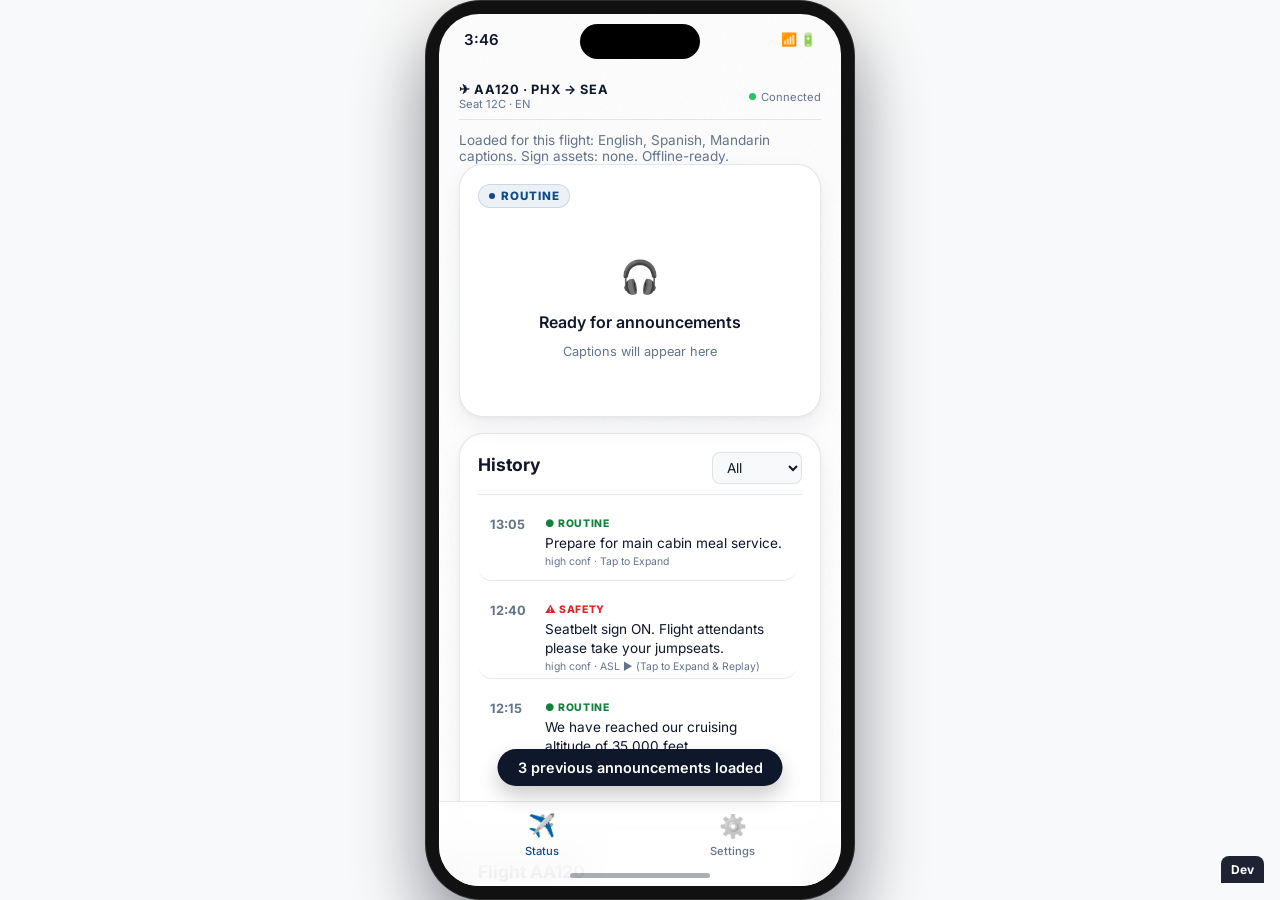
==== commit d42fe278: "Add files via upload" ====
--- a/index.html
+++ b/index.html
@@ -41,7 +41,7 @@
                 <div class="route-bar">
                     <div>
                         <div class="route-flight">✈ AA120 · PHX → SEA</div>
-                        <div class="route-sub">Seat 12C · English, ASL</div>
+                        <div class="route-sub">Seat 12C</div>
                     </div>
                     <div class="ws-dot-wrap">
                         <div class="ws-dot connecting" id="ws-indicator-dot"></div>
@@ -200,38 +200,55 @@
                     </div>
 
                     <!-- Accessibility Toggles -->
-                    <div class="card">
-                        <h2 class="section-title">Accessibility</h2>
-                        <div class="setting-row">
-                            <div>
-                                <span class="font-bold text-small">ASL Video Overlay</span>
-                                <div class="text-small text-muted">Show sign language clips</div>
-                            </div>
-                            <label class="switch">
-                                <input type="checkbox" checked onchange="app.toggleSetting('asl', this.checked)">
-                                <span class="slider"></span>
-                            </label>
-                        </div>
-                        <div class="setting-row">
-                            <div>
-                                <span class="font-bold text-small">Haptic Feedback</span>
-                                <div class="text-small text-muted">Vibration for safety alerts</div>
-                            </div>
-                            <label class="switch">
-                                <input type="checkbox" checked onchange="app.toggleSetting('haptic', this.checked)">
-                                <span class="slider"></span>
-                            </label>
-                        </div>
-                        <div class="setting-row border-none">
-                            <div>
-                                <span class="font-bold text-small">High Contrast Mode</span>
-                                <div class="text-small text-muted">Black/white/amber only</div>
-                            </div>
-                            <label class="switch">
-                                <input type="checkbox" onchange="app.toggleSetting('contrast', this.checked)">
-                                <span class="slider"></span>
-                            </label>
-                        </div>
+                    <!-- Accessibility -->
+                    <div class="card">
+                      <h2 class="section-title">Accessibility</h2>
+
+                      <div class="setting-row">
+                        <div>
+                          <span class="font-bold text-small">Sign-language overlay</span>
+                          <div class="text-small text-muted">Show approved clips only</div>
+                        </div>
+                        <select class="select-clean text-small" onchange="app.toggleSetting('signLanguage', this.value)">
+                          <option value="none">None</option>
+                          <option value="asl">ASL</option>
+                          <option value="bsl">BSL</option>
+                        </select>
+                    </div>
+
+                    <div class="setting-row">
+                      <div>
+                        <span class="font-bold text-small">Caption language</span>
+                        <div class="text-small text-muted">Primary caption language</div>
+                      </div>
+                      <select class="select-clean text-small" onchange="app.toggleSetting('captionLanguage', this.value)">
+                        <option value="en">English</option>
+                        <option value="es">Español</option>
+                        <option value="zh">中文</option>
+                      </select>
+                    </div>
+
+                    <div class="setting-row">
+                        <div>
+                        <span class="font-bold text-small">Haptic Feedback</span>
+                        <div class="text-small text-muted">Vibration for safety alerts</div>
+                        </div>
+                        <label class="switch">
+                        <input type="checkbox" checked onchange="app.toggleSetting('haptic', this.checked)">
+                        <span class="slider"></span>
+                        </label>
+                    </div>
+
+                    <div class="setting-row border-none">
+                        <div>
+                        <span class="font-bold text-small">High Contrast Mode</span>
+                        <div class="text-small text-muted">Black/white/amber only</div>
+                        </div>
+                        <label class="switch">
+                        <input type="checkbox" onchange="app.toggleSetting('contrast', this.checked)">
+                        <span class="slider"></span>
+                        </label>
+                    </div>
                     </div>
 
                     <!-- Notifications -->
@@ -245,34 +262,6 @@
                         <div class="setting-row border-none">
                             <span class="text-small">Descent Notification</span>
                             <label class="switch"><input type="checkbox" checked onchange="app.toggleSetting('descentWakeup', this.checked)"><span class="slider"></span></label>
-                        </div>
-                    </div>
-
-                    <!-- Language -->
-                    <div class="card">
-                        <h2 class="section-title">Language</h2>
-                        <div class="setting-row border-none">
-                            <span class="text-small font-bold">Caption Language</span>
-                            <select class="select-clean text-small" onchange="app.toggleSetting('language', this.value)">
-                                <option value="en">English</option>
-                                <option value="es">Español</option>
-                                <option value="fr">Français</option>
-                                <option value="ja">日本語</option>
-                                <option value="de">Deutsch</option>
-                            </select>
-                        </div>
-                    </div>
-
-                    <!-- Companion Link -->
-                    <div class="card">
-                        <h2 class="section-title">Companion Link</h2>
-                        <div style="background:var(--badge-bg);padding:10px;border-radius:12px;margin-bottom:10px">
-                            <strong class="text-blue text-small">Linked: Jane Doe</strong><br>
-                            <span class="text-small text-muted">Seat 12B</span>
-                        </div>
-                        <div class="setting-row border-none">
-                            <span class="font-bold text-small">Share Requests with Companion</span>
-                            <label class="switch"><input type="checkbox" checked onchange="app.toggleSetting('companionAlerts', this.checked)"><span class="slider"></span></label>
                         </div>
                     </div>
 
@@ -317,8 +306,6 @@
 
     </div><!-- /device-screen -->
 </div><!-- /device-frame -->
-
-<script src="transport.js"></script>
 
 <div id="asl-overlay" class="asl-container">
         <div class="asl-badge">ASL <span id="asl-clip-id"></span></div>
@@ -331,35 +318,39 @@
 <script src="app.js"></script>
 
 <!-- PC Pilot Simulator Panel -->
-<div class="sim-control-panel">
-    <h3>🛩 Pilot Simulator</h3>
-
-    <div class="sim-section-label">Routine</div>
-    <button class="sim-btn" onclick="app.simulatePilot('meal')">🍴 Meal Service</button>
-    <button class="sim-btn" onclick="app.simulatePilot('landing')">🛬 Initial Descent</button>
-    <button class="sim-btn" onclick="app.simulatePilot('low_conf_routine')">◐ Low Conf (Routine)</button>
-
-    <div class="sim-section-label">Safety</div>
-    <button class="sim-btn danger" onclick="app.simulatePilot('turbulence')">⚠ Turbulence (moderate)</button>
-    <button class="sim-btn danger" onclick="app.simulatePilot('severe_turbulence')">⚠⚠ Turbulence (high)</button>
-    <button class="sim-btn danger" onclick="app.simulatePilot('low_conf_safety')">◐⚠ Low Conf (Safety)</button>
-    <button class="sim-btn emergency" onclick="app.triggerEmergency()">🚨 BRACE BRACE BRACE</button>
-
-    <div class="sim-section-label">Connection</div>
-    <button class="sim-btn" onclick="app.simulatePilot('feed_lost')">📵 Feed Lost</button>
-    <button class="sim-btn" onclick="app.simulatePilot('reconnect')">🔄 Drop + Reconnect</button>
-
-    <hr>
-    <a class="dash-link" onclick="app.openDashboard()" href="#">📊 Open Dashboard</a>
-    <hr>
-    <p><small>
-        <b>T</b> Turbulence · <b>S</b> Severe<br>
-        <b>B</b> Brace · <b>M</b> Meal<br>
-        <b>L</b> Landing · <b>C</b> Low Conf<br>
-        <b>F</b> Feed Lost · <b>R</b> Reconnect<br>
-        <b>E</b> Emergency
-    </small></p>
+<div class="dev-panel-wrap"> 
+    <div class="dev-panel-handle">Dev</div>
+    <div class="sim-control-panel">
+        <h3>🛩 Pilot Simulator</h3>
+
+        <div class="sim-section-label">Routine</div>
+        <button class="sim-btn" onclick="app.simulatePilot('meal')">🍴 Meal Service</button>
+        <button class="sim-btn" onclick="app.simulatePilot('landing')">🛬 Initial Descent</button>
+        <button class="sim-btn" onclick="app.simulatePilot('low_conf_routine')">◐ Low Conf (Routine)</button>
+
+        <div class="sim-section-label">Safety</div>
+        <button class="sim-btn danger" onclick="app.simulatePilot('turbulence')">⚠ Turbulence (moderate)</button>
+        <button class="sim-btn danger" onclick="app.simulatePilot('severe_turbulence')">⚠⚠ Turbulence (high)</button>
+        <button class="sim-btn danger" onclick="app.simulatePilot('low_conf_safety')">◐⚠ Low Conf (Safety)</button>
+        <button class="sim-btn emergency" onclick="app.triggerEmergency()">🚨 BRACE BRACE BRACE</button>
+
+        <div class="sim-section-label">Connection</div>
+        <button class="sim-btn" onclick="app.simulatePilot('feed_lost')">📵 Feed Lost</button>
+        <button class="sim-btn" onclick="app.simulatePilot('reconnect')">🔄 Drop + Reconnect</button>
+
+        <hr>
+        <a class="dash-link" onclick="app.openDashboard()" href="#">📊 Open Dashboard</a>
+        <hr>
+        <p><small>
+            <b>T</b> Turbulence · <b>S</b> Severe<br>
+            <b>B</b> Brace · <b>M</b> Meal<br>
+            <b>L</b> Landing · <b>C</b> Low Conf<br>
+            <b>F</b> Feed Lost · <b>R</b> Reconnect<br>
+            <b>E</b> Emergency
+        </small></p>
+    </div>
 </div>
+
 <script>
 if ('serviceWorker' in navigator) {
     window.addEventListener('load', () => {
--- a/styles.css
+++ b/styles.css
@@ -423,6 +423,13 @@
   text-decoration-style: dotted;
   text-underline-offset: 2px;
 }
+.low-conf-bar {
+    display: none;
+}
+
+.low-conf-bar.visible {
+    display: block;
+}
 
 .safety-action-wrap {
   display: none;
@@ -1069,3 +1076,37 @@
 html[data-theme="dark"][data-safety="true"] #summary-text {
   color: #ff8a8a !important;
 }
+
+.dev-panel-wrap {
+  position: fixed;
+  right: 16px;
+  bottom: 16px;
+  z-index: 9999;
+}
+
+.sim-control-panel {
+  opacity: 0;
+  transform: translateX(16px);
+  pointer-events: none;
+  transition: opacity 0.2s ease, transform 0.2s ease;
+}
+
+.dev-panel-wrap:hover .sim-control-panel,
+.dev-panel-wrap:focus-within .sim-control-panel {
+  opacity: 1;
+  transform: translateX(0);
+  pointer-events: auto;
+}
+
+.dev-panel-handle {
+  position: absolute;
+  right: 0;
+  top: -28px;
+  background: #1f2232;
+  color: white;
+  padding: 6px 10px;
+  border-radius: 8px 8px 0 0;
+  font-size: 12px;
+  font-weight: 700;
+  cursor: pointer;
+}
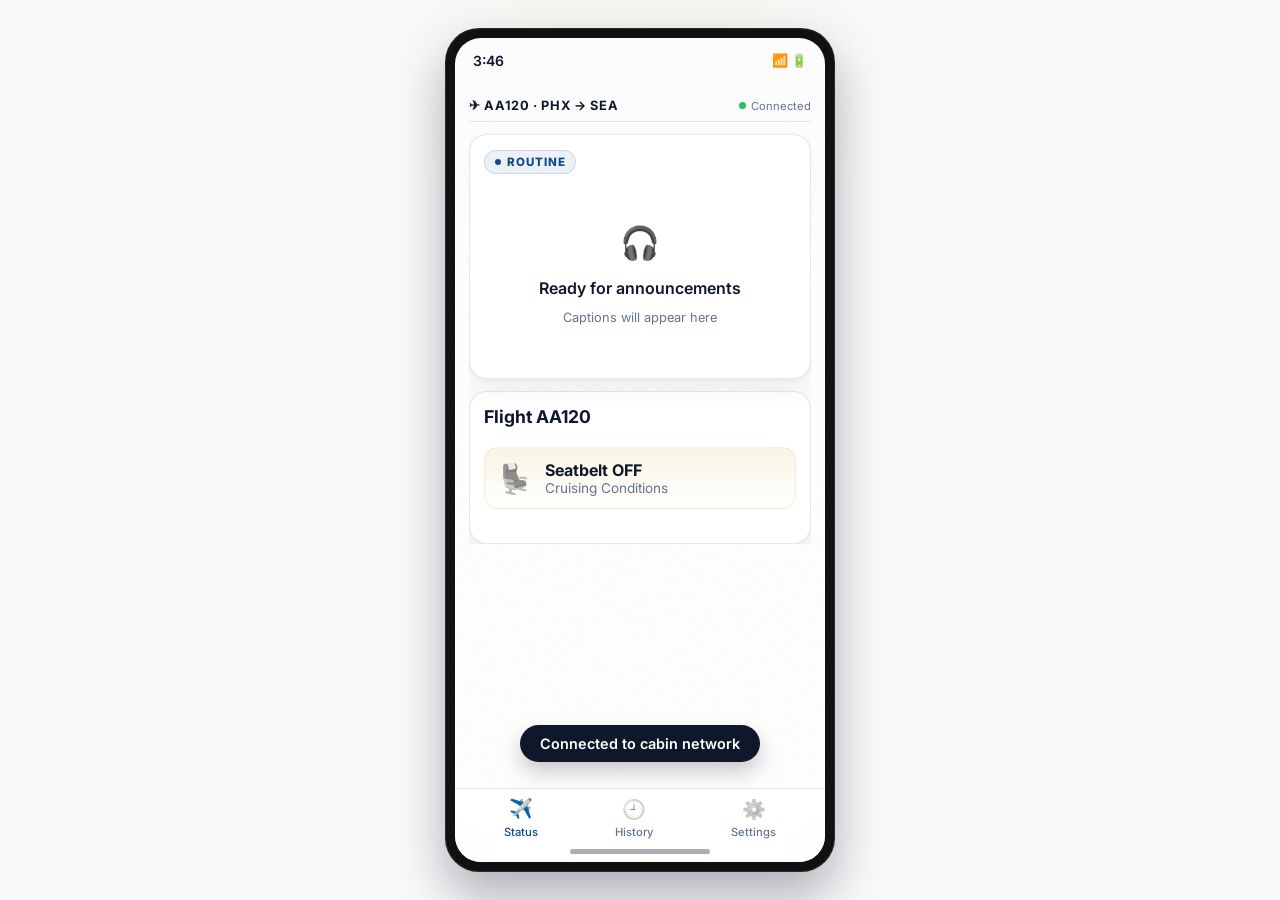
==== commit 00c65766: "Add files via upload" ====
--- a/index.html
+++ b/index.html
@@ -41,7 +41,6 @@
                 <div class="route-bar">
                     <div>
                         <div class="route-flight">✈ AA120 · PHX → SEA</div>
-                        <div class="route-sub">Seat 12C</div>
                     </div>
                     <div class="ws-dot-wrap">
                         <div class="ws-dot connecting" id="ws-indicator-dot"></div>
@@ -91,15 +90,6 @@
                             <!-- Live caption text with per-word confidence support -->
                             <p class="live-caption-text" id="live-caption-text"></p>
                             
-
-                            <!-- ASL overlay: 30% width, bottom-right, overlays caption -->
-                            <div id="asl-overlay">
-                                <video id="asl-video" muted playsinline autoplay></video>
-                                <div class="asl-inner">
-                                    ▶ ASL<br><span id="asl-clip-id" style="font-size:0.55rem;opacity:0.6"></span>
-                                </div>
-                            </div>
-
                             <!-- Low confidence indicator -->
                             <div class="low-conf-bar" id="low-conf-bar">
                                 ◐ Low confidence · uncertain words are faded
@@ -118,6 +108,22 @@
                             <button id="confirm-receipt-btn" class="btn btn-primary full-width mt-1" onclick="app.confirmReceipt()">
                                 ✓ Acknowledge
                             </button>
+                        </div>
+
+                        <div class="card sign-card hidden" id="sign-card">
+                            <div class="flex-between border-bottom pb-1 mb-1">
+                                <h2 class="section-title border-none mb-0 pb-0" id="sign-card-title">Sign Language</h2>
+                                <span class="text-small text-muted" id="sign-card-lang">—</span>
+                            </div>
+
+                            <div class="sign-media-frame">
+                                <video id="sign-video" muted playsinline autoplay></video>
+                                <div id="sign-fallback-text" class="text-small text-muted" style="display:none; text-align:center; padding:16px;">
+                                    Approved sign clip not available
+                                </div>
+                            </div>
+
+                            <div class="text-small text-muted mt-sm" id="sign-meta"></div>
                         </div>
 
                         <!-- STATE: captions unavailable -->
@@ -139,7 +145,22 @@
 
                     </div><!-- /caption-card -->
 
-                    <!-- History Card -->
+                    <!-- Flight Info Card -->
+                    <div class="card">
+                        <h2 class="section-title">Flight AA120</h2>
+                        <div class="seatbelt-card mb-2" id="seatbelt-status-card">
+                            <span style="font-size:1.8rem; filter: grayscale(1); opacity: 0.6;">💺</span>
+                            <div>
+                                <div class="font-bold text-dark">Seatbelt OFF</div>
+                                <div class="text-small text-muted">Cruising Conditions</div>
+                            </div>
+                        </div>
+                    </div>
+                </div>
+            </section>
+
+            <section id="view-history" class="view">
+                <div class="dashboard-grid">
                     <div class="card">
                         <div class="flex-between border-bottom pb-1 mb-1">
                             <h2 class="section-title border-none mb-0 pb-0">History</h2>
@@ -151,30 +172,9 @@
                         </div>
                         <div id="history-log" class="history-scroll"></div>
                     </div>
-
-                    <!-- Flight Info Card -->
-                    <div class="card">
-                        <h2 class="section-title">Flight AA120</h2>
-                        <div class="seatbelt-card mb-2" id="seatbelt-status-card">
-                            <span style="font-size:1.8rem; filter: grayscale(1); opacity: 0.6;">💺</span>
-                            <div>
-                                <div class="font-bold text-dark">Seatbelt OFF</div>
-                                <div class="text-small text-muted">Cruising Conditions</div>
-                            </div>
-                        </div>
-                        <h2 class="section-title mt-2">Connecting: SEA</h2>
-                        <p class="text-small text-muted mb-1">Gate A14 · Departs 16:30</p>
-                        <div class="progress-tracker">
-                            <div class="progress-step completed">Arrive</div>
-                            <div class="progress-line completed"></div>
-                            <div class="progress-step active">Pre-Board</div>
-                            <div class="progress-line"></div>
-                            <div class="progress-step">Grp 4</div>
-                        </div>
-                    </div>
                 </div>
             </section>
-
+            
             <!-- ── VIEW 5: SETTINGS ────────────────────────────────────────── -->
             <section id="view-settings" class="view">
                 <div class="header-section">
@@ -206,7 +206,7 @@
 
                       <div class="setting-row">
                         <div>
-                          <span class="font-bold text-small">Sign-language overlay</span>
+                          <span class="font-bold text-small">Sign Language</span>
                           <div class="text-small text-muted">Show approved clips only</div>
                         </div>
                         <select class="select-clean text-small" onchange="app.toggleSetting('signLanguage', this.value)">
@@ -289,16 +289,23 @@
 
         <!-- Bottom Tab Bar -->
         <nav class="bottom-tab-bar">
-            <a href="#" class="tab-item active" data-target="view-flight">
-                <div class="tab-icon-wrap">
-                    <div class="tab-icon">✈️</div>
-                    <span class="tab-badge hidden" id="badge-flight"></span>
-                </div>
-                <span>Status</span>
-            </a>
-            <a href="#" class="tab-item" data-target="view-settings">
-                <div class="tab-icon">⚙️</div><span>Settings</span>
-            </a>
+        <a href="#" class="tab-item active" data-target="view-flight">
+            <div class="tab-icon-wrap">
+            <div class="tab-icon">✈️</div>
+            <span class="tab-badge hidden" id="badge-flight"></span>
+            </div>
+            <span>Status</span>
+        </a>
+
+        <a href="#" class="tab-item" data-target="view-history">
+            <div class="tab-icon">🕘</div>
+            <span>History</span>
+        </a>
+
+        <a href="#" class="tab-item" data-target="view-settings">
+            <div class="tab-icon">⚙️</div>
+            <span>Settings</span>
+        </a>
         </nav>
 
         <div id="toast" class="toast hidden">Message sent</div>
@@ -307,57 +314,11 @@
     </div><!-- /device-screen -->
 </div><!-- /device-frame -->
 
-<div id="asl-overlay" class="asl-container">
-        <div class="asl-badge">ASL <span id="asl-clip-id"></span></div>
-        <video id="asl-video" muted playsinline loop style="background: #1e293b;"></video>
-        <div id="asl-fallback-text" style="color:white; padding: 40px 10px; text-align: center; font-size: 0.8rem; display:none;">
-            [ASL Interpreter]
-        </div>
-    </div>
+
 <script src="transport.js"></script>
 <script src="app.js"></script>
 
-<!-- PC Pilot Simulator Panel -->
-<div class="dev-panel-wrap"> 
-    <div class="dev-panel-handle">Dev</div>
-    <div class="sim-control-panel">
-        <h3>🛩 Pilot Simulator</h3>
-
-        <div class="sim-section-label">Routine</div>
-        <button class="sim-btn" onclick="app.simulatePilot('meal')">🍴 Meal Service</button>
-        <button class="sim-btn" onclick="app.simulatePilot('landing')">🛬 Initial Descent</button>
-        <button class="sim-btn" onclick="app.simulatePilot('low_conf_routine')">◐ Low Conf (Routine)</button>
-
-        <div class="sim-section-label">Safety</div>
-        <button class="sim-btn danger" onclick="app.simulatePilot('turbulence')">⚠ Turbulence (moderate)</button>
-        <button class="sim-btn danger" onclick="app.simulatePilot('severe_turbulence')">⚠⚠ Turbulence (high)</button>
-        <button class="sim-btn danger" onclick="app.simulatePilot('low_conf_safety')">◐⚠ Low Conf (Safety)</button>
-        <button class="sim-btn emergency" onclick="app.triggerEmergency()">🚨 BRACE BRACE BRACE</button>
-
-        <div class="sim-section-label">Connection</div>
-        <button class="sim-btn" onclick="app.simulatePilot('feed_lost')">📵 Feed Lost</button>
-        <button class="sim-btn" onclick="app.simulatePilot('reconnect')">🔄 Drop + Reconnect</button>
-
-        <hr>
-        <a class="dash-link" onclick="app.openDashboard()" href="#">📊 Open Dashboard</a>
-        <hr>
-        <p><small>
-            <b>T</b> Turbulence · <b>S</b> Severe<br>
-            <b>B</b> Brace · <b>M</b> Meal<br>
-            <b>L</b> Landing · <b>C</b> Low Conf<br>
-            <b>F</b> Feed Lost · <b>R</b> Reconnect<br>
-            <b>E</b> Emergency
-        </small></p>
-    </div>
-</div>
-
-<script>
-if ('serviceWorker' in navigator) {
-    window.addEventListener('load', () => {
-        navigator.serviceWorker.register('./sw.js');
-    });
-}
-</script>
+
 <script>
 if ('serviceWorker' in navigator) {
   window.addEventListener('load', () => {
--- a/styles.css
+++ b/styles.css
@@ -153,15 +153,14 @@
   overflow: hidden;
 }
 
-/* Device shell */
 .device-frame {
-  width: min(430px, 100vw);
-  height: min(932px, 100vh);
+  width: min(390px, 100vw);
+  height: min(844px, 100svh);
   background: #111;
-  border-radius: 56px;
-  padding: 14px;
+  border-radius: 34px;
+  padding: 10px;
   position: relative;
-  box-shadow: 0 34px 70px rgba(2, 6, 23, 0.45), inset 0 0 0 1px rgba(255,255,255,0.12);
+  box-shadow: 0 24px 50px rgba(2, 6, 23, 0.30), inset 0 0 0 1px rgba(255,255,255,0.10);
   transition: box-shadow 0.35s cubic-bezier(0.16, 1, 0.3, 1), transform 0.35s cubic-bezier(0.16, 1, 0.3, 1);
 }
 
@@ -174,7 +173,7 @@
   height: 100%;
   background: linear-gradient(180deg, rgba(255,255,255,0.70), rgba(255,255,255,0.92));
   background-color: var(--bg-gradient);
-  border-radius: 40px;
+  border-radius: 26px;
   position: relative;
   color: var(--text-main);
   display: flex;
@@ -201,28 +200,16 @@
 
 .ios-status-bar {
   width: 100%;
-  height: 50px;
+  height: 44px;
   display: flex;
   justify-content: space-between;
   align-items: center;
-  padding: 0 25px;
-  font-size: 15px;
+  padding: 0 18px;
+  font-size: 14px;
   font-weight: 600;
   flex-shrink: 0;
   position: relative;
   background: transparent;
-}
-
-.dynamic-island {
-  position: absolute;
-  top: 10px;
-  left: 50%;
-  transform: translateX(-50%);
-  width: 120px;
-  height: 35px;
-  background: #000;
-  border-radius: 20px;
-  z-index: 101;
 }
 
 .home-indicator {
@@ -242,8 +229,9 @@
   flex: 1;
   overflow-y: auto;
   overflow-x: hidden;
-  padding: 10px 20px 95px;
+  padding: 8px 14px 88px;
   scroll-behavior: smooth;
+  -webkit-overflow-scrolling: touch;
 }
 
 .container::-webkit-scrollbar { display: none; }
@@ -305,13 +293,13 @@
 .dashboard-grid {
   display: grid;
   grid-template-columns: 1fr;
-  gap: 16px;
+  gap: 12px;
 }
 
 .card {
   background: var(--bg-card);
-  border-radius: var(--radius-lg);
-  padding: 18px;
+  border-radius: 18px;
+  padding: 14px;
   box-shadow: var(--card-shadow);
   border: 1px solid var(--border-color);
   transition: transform 0.35s cubic-bezier(0.16, 1, 0.3, 1), box-shadow 0.35s cubic-bezier(0.16, 1, 0.3, 1), border-color 0.35s cubic-bezier(0.16, 1, 0.3, 1), background 0.35s cubic-bezier(0.16, 1, 0.3, 1);
@@ -823,14 +811,14 @@
   bottom: 0;
   left: 0;
   width: 100%;
-  height: 85px;
+  height: 74px;
   background: var(--tab-bg);
   backdrop-filter: blur(20px);
   -webkit-backdrop-filter: blur(20px);
   border-top: 1px solid var(--border-color);
   display: flex;
   justify-content: space-around;
-  padding: 10px 10px 25px;
+  padding: 8px 10px 18px;
   z-index: 90;
   transition: background 0.35s cubic-bezier(0.16, 1, 0.3, 1), border-color 0.35s cubic-bezier(0.16, 1, 0.3, 1);
 }
@@ -847,7 +835,7 @@
 }
 
 .tab-icon {
-  font-size: 1.4rem;
+  font-size: 1.2rem;
   filter: grayscale(100%) opacity(0.65);
   transition: filter 0.2s ease, transform 0.2s ease;
 }
@@ -951,55 +939,16 @@
 .ws-dot.connected { animation: none; }
 @keyframes blink { 0%,100%{opacity:1} 50%{opacity:0.3} }
 
-.sim-control-panel {
-  position: fixed;
-  left: 20px;
-  top: 50%;
-  transform: translateY(-50%);
-  background: var(--sim-bg);
-  color: var(--sim-text);
-  padding: 20px;
-  border-radius: 16px;
-  box-shadow: 0 14px 40px rgba(0,0,0,0.15);
-  border: 1px solid var(--sim-border);
-  width: 230px;
-  z-index: 1000;
-  transition: background 0.3s ease, color 0.3s ease, border-color 0.3s ease;
-  max-height: 90vh;
-  overflow-y: auto;
-}
-
-.sim-control-panel h3 { margin-top: 0; font-size: 0.95rem; margin-bottom: 12px; }
-.sim-control-panel .sim-btn,
-.dash-link {
-  width: 100%;
-  padding: 10px 10px;
-  margin-bottom: 6px;
-  border-radius: 8px;
-  border: 1px solid var(--sim-border);
-  cursor: pointer;
-  font-weight: 600;
-  font-size: 0.85rem;
-  background: var(--sim-bg);
-  color: var(--sim-text);
-  text-align: left;
-  text-decoration: none;
-  transition: background 0.15s ease, transform 0.15s ease;
-}
-
-.sim-control-panel .sim-btn:hover,
-.dash-link:hover { background: var(--sim-btn-hover); }
-.sim-control-panel .sim-btn.danger { background: rgba(254, 226, 226, 0.98); color: #dc2626; border-color: rgba(252, 165, 165, 0.75); }
-.sim-control-panel .sim-btn.emergency { background: #dc2626; color: white; border-color: #dc2626; }
-.sim-control-panel hr { border-color: var(--sim-border); margin: 10px 0; }
-.sim-section-label { font-size: 0.7rem; font-weight: 800; letter-spacing: 0.1em; color: var(--text-muted); text-transform: uppercase; margin-bottom: 6px; margin-top: 4px; }
-.sim-control-panel p small { color: var(--text-muted); line-height: 1.6; font-size: 0.75rem; }
 
 @media (max-width: 768px) {
-  body { overflow: hidden; }
+  body {
+    overflow: hidden;
+    background: #08111f;
+  }
+
   .device-frame {
     width: 100vw;
-    height: 100vh;
+    height: 100svh;
     margin: 0;
     border: none;
     border-radius: 0;
@@ -1007,28 +956,33 @@
     padding: 0;
   }
 
-  .device-screen { border-radius: 0; }
-  .bottom-tab-bar { padding-bottom: 30px; }
-  .sim-control-panel { display: none; }
-}
-
-/* Full-screen scrolling with clean scrollbar */
-.device-screen {
-  overflow-y: auto !important;
-  scrollbar-width: thin;
-}
-
-.device-screen::-webkit-scrollbar { width: 6px; }
-.device-screen::-webkit-scrollbar-thumb {
-  background: rgba(100, 116, 139, 0.35);
-  border-radius: 10px;
+  .device-screen {
+    border-radius: 0;
+  }
+
+  .container {
+    padding: 8px 12px 88px;
+  }
+
+  .card {
+    padding: 14px;
+  }
+
+  .bottom-tab-bar {
+    height: 72px;
+    padding-bottom: 16px;
+  }
+
+  .sim-control-panel {
+    display: none;
+  }
 }
 
 /* History expansion support */
-.history-scroll {
-  max-height: none !important;
-  overflow: visible !important;
-  padding-bottom: 30px;
+#view-history .history-scroll {
+  max-height: none;
+  overflow: visible;
+  padding-bottom: 16px;
 }
 
 .history-item {
@@ -1077,36 +1031,33 @@
   color: #ff8a8a !important;
 }
 
-.dev-panel-wrap {
-  position: fixed;
-  right: 16px;
-  bottom: 16px;
-  z-index: 9999;
-}
-
-.sim-control-panel {
-  opacity: 0;
-  transform: translateX(16px);
-  pointer-events: none;
-  transition: opacity 0.2s ease, transform 0.2s ease;
-}
-
-.dev-panel-wrap:hover .sim-control-panel,
-.dev-panel-wrap:focus-within .sim-control-panel {
-  opacity: 1;
-  transform: translateX(0);
-  pointer-events: auto;
-}
-
-.dev-panel-handle {
-  position: absolute;
-  right: 0;
-  top: -28px;
-  background: #1f2232;
-  color: white;
-  padding: 6px 10px;
-  border-radius: 8px 8px 0 0;
-  font-size: 12px;
-  font-weight: 700;
-  cursor: pointer;
+.sign-card {
+  margin-top: 16px;
+}
+
+.sign-media-frame {
+  width: 100%;
+  min-height: 150px;
+  border-radius: 16px;
+  background: rgba(15, 23, 42, 0.06);
+  border: 1px solid var(--border-color);
+  overflow: hidden;
+  display: flex;
+  align-items: center;
+  justify-content: center;
+}
+
+#sign-video {
+  width: 100%;
+  height: 100%;
+  object-fit: cover;
+  display: block;
+}
+#view-flight {
+  overflow: hidden;
+}
+
+#view-history {
+  overflow-y: auto;
+  -webkit-overflow-scrolling: touch;
 }
